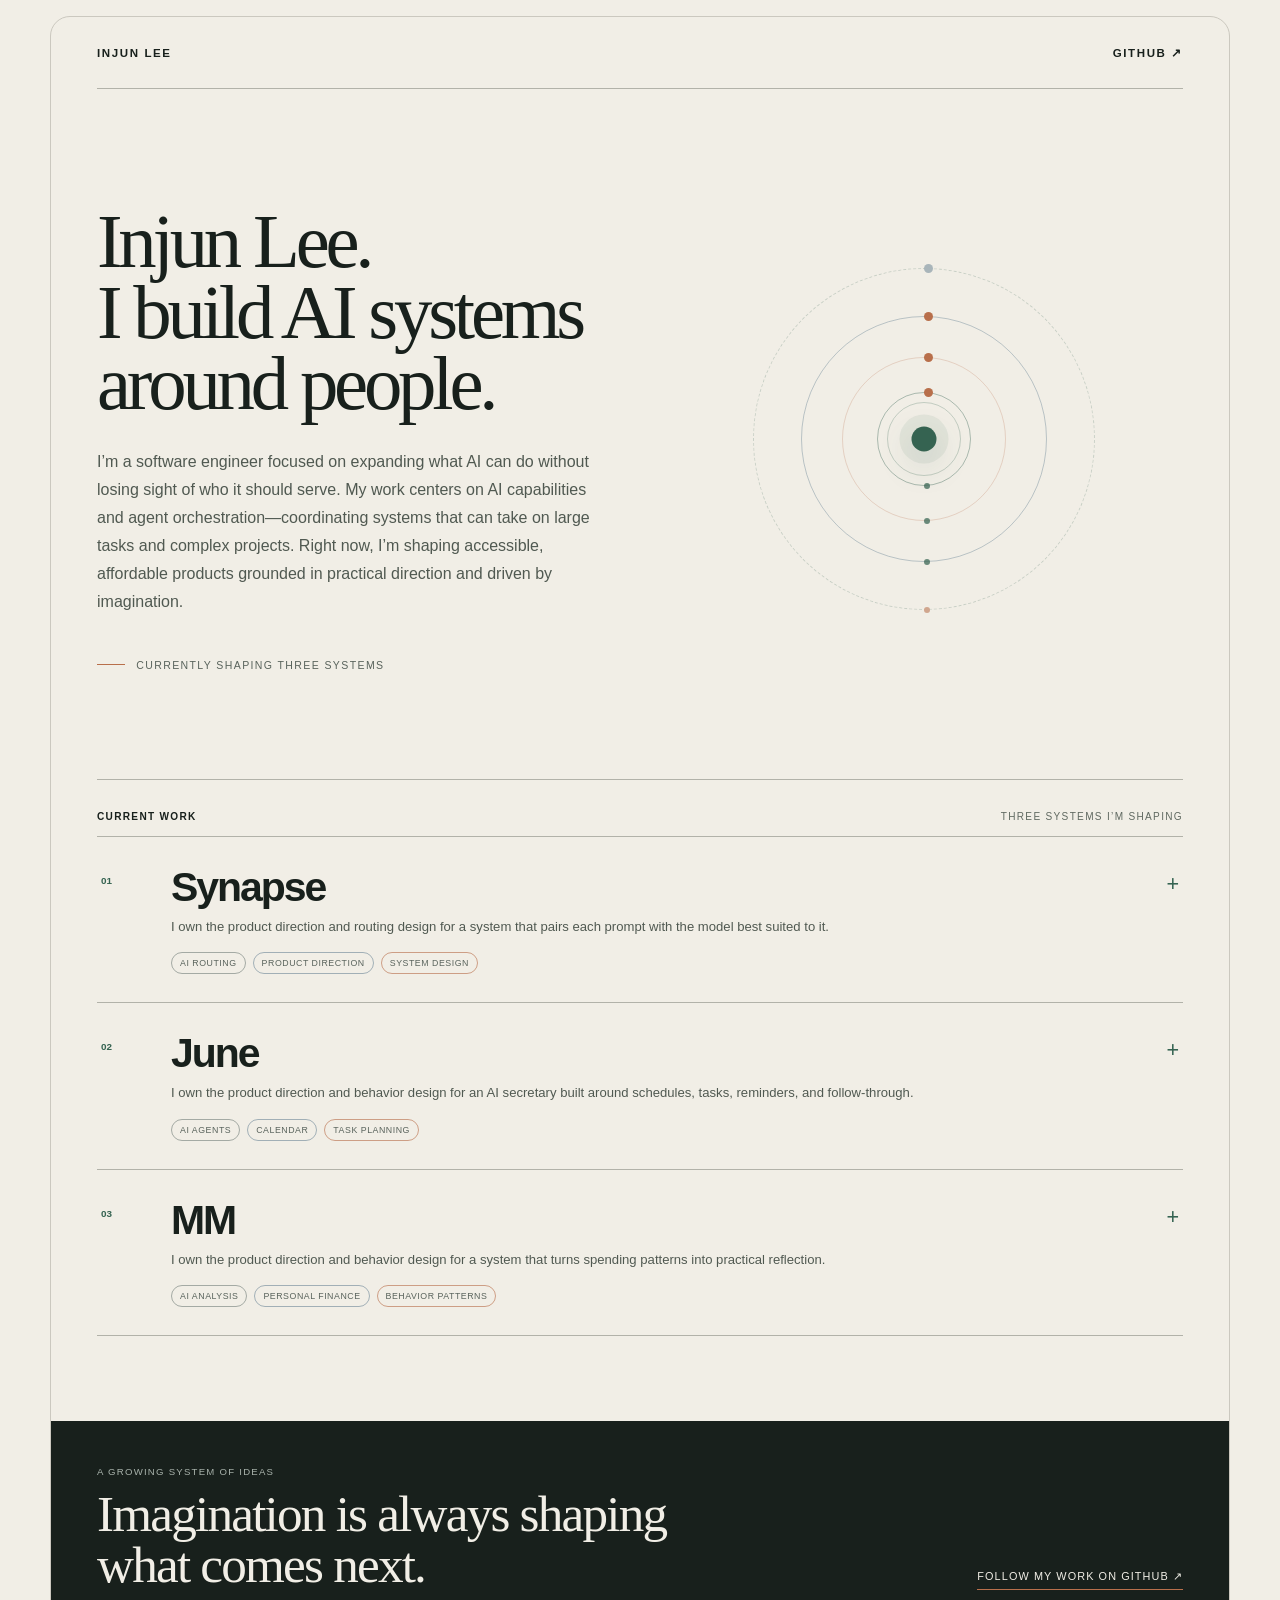
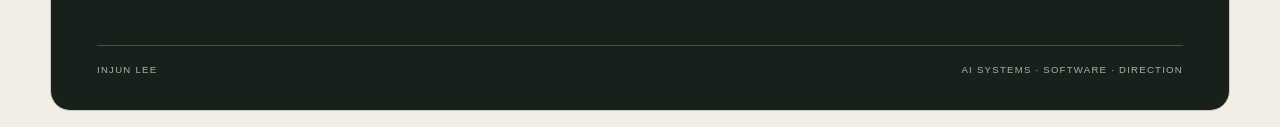
==== site/index.html @ 12fd68ce "fix: reconcile MM sample spending" ====
<!doctype html>
<html lang="en">
<head>
  <meta charset="utf-8">
  <meta http-equiv="Content-Security-Policy" content="default-src 'none'; script-src 'self'; style-src 'self'; img-src 'self'; font-src 'self'; connect-src 'none'; object-src 'none'; base-uri 'none'; form-action 'none'; frame-src 'none'; media-src 'none'; worker-src 'none'; manifest-src 'none'">
  <meta name="referrer" content="no-referrer">
  <meta name="viewport" content="width=device-width, initial-scale=1">
  <meta name="description" content="Injun Lee shapes human-centered AI systems through product direction, agent orchestration, and careful software engineering.">
  <title>Injun Lee — AI Systems</title>
  <link rel="icon" href="assets/favicon.svg" type="image/svg+xml">
  <link rel="stylesheet" href="styles.css">
  <script src="script.js" defer></script>
</head>
<body>
  <a class="skip-link" href="#current-work">Skip to current work</a>
  <main class="site-shell">
    <nav class="site-nav" aria-label="Primary">
      <a class="identity" href="#top">Injun Lee</a>
      <a href="https://github.com/June74" target="_blank" rel="noopener noreferrer">GitHub <span aria-hidden="true">↗</span></a>
    </nav>

    <header class="hero" id="top">
      <div class="hero-copy">
        <h1><span>Injun Lee.</span><span>I build AI systems</span><span>around people.</span></h1>
        <p>I’m a software engineer focused on expanding what AI can do without losing sight of who it should serve. My work centers on AI capabilities and agent orchestration—coordinating systems that can take on large tasks and complex projects. Right now, I’m shaping accessible, affordable products grounded in practical direction and driven by imagination.</p>
        <a class="hero-jump" href="#current-work">Currently shaping three systems</a>
      </div>
      <div class="solar-system" role="img" aria-label="An abstract central intelligence with signals orbiting at several distances">
        <span class="orbit orbit-four"></span><span class="orbit orbit-three"></span>
        <span class="orbit orbit-two"></span><span class="orbit orbit-one"></span>
        <span class="core-halo"></span><span class="core"></span>
      </div>
    </header>

    <section class="work-section" id="current-work" aria-labelledby="work-heading">
      <div class="section-heading"><h2 id="work-heading">Current work</h2><p>Three systems I’m shaping</p></div>

      <details class="project" data-project="synapse">
        <summary class="project-summary">
          <span class="project-number">01</span>
          <span class="project-copy"><span class="project-name">Synapse</span><span class="project-line">I own the product direction and routing design for a system that pairs each prompt with the model best suited to it.</span><span class="topics"><span>AI routing</span><span>Product direction</span><span>System design</span></span></span>
          <span class="project-plus" aria-hidden="true">+</span>
        </summary>
        <div class="project-panel">
          <figure class="project-visual synapse-visual" aria-labelledby="synapse-caption">
            <figcaption id="synapse-caption"><span>A glimpse of the routing flow</span><span>Illustrative system view</span></figcaption>
            <svg class="synapse-diagram" viewBox="0 0 570 220" role="img" aria-label="A prompt enters a router, four aligned model choices appear, and one selected model produces an answer">
              <rect class="diagram-box" x="18" y="82" width="112" height="56" rx="9"/>
              <text x="33" y="103" class="diagram-label">PROMPT</text><text x="33" y="122">Plan my week...</text>
              <path class="route route-inbound route-selected" d="M130 110 C151 110 161 110 181 110"/>
              <rect class="router-box" x="181" y="72" width="86" height="76" rx="12"/>
              <text x="202" y="105" class="router-label">ROUTER</text><text x="196" y="123" class="router-subtitle">analyze · match</text>
              <path class="route route-a" d="M267 110 C289 74 303 34 330 33"/>
              <path class="route route-b route-selected" d="M267 110 C290 92 304 76 330 75"/>
              <path class="route route-c" d="M267 110 C290 117 305 118 330 117"/>
              <path class="route route-d" d="M267 110 C290 144 305 159 330 159"/>
              <rect class="diagram-box" x="330" y="18" width="76" height="30" rx="7"/><text x="348" y="37">MODEL A</text>
              <rect class="model-selected" x="330" y="60" width="76" height="30" rx="7"/><text x="348" y="79" class="diagram-label">MODEL B</text>
              <rect class="diagram-box" x="330" y="102" width="76" height="30" rx="7"/><text x="348" y="121">MODEL C</text>
              <rect class="diagram-box" x="330" y="144" width="76" height="30" rx="7"/><text x="348" y="163">MODEL D</text>
              <path class="route route-answer route-selected" d="M406 75 C427 75 438 95 456 103"/>
              <rect class="answer-box" x="456" y="78" width="96" height="58" rx="9"/>
              <text x="472" y="99" class="diagram-label">ANSWER</text><text x="472" y="119" class="answer-copy">Your plan is...</text>
            </svg>
          </figure>
        </div>
      </details>

      <details class="project" data-project="june">
        <summary class="project-summary">
          <span class="project-number">02</span>
          <span class="project-copy"><span class="project-name">June</span><span class="project-line">I own the product direction and behavior design for an AI secretary built around schedules, tasks, reminders, and follow-through.</span><span class="topics"><span>AI agents</span><span>Calendar</span><span>Task planning</span></span></span>
          <span class="project-plus" aria-hidden="true">+</span>
        </summary>
        <div class="project-panel">
          <figure class="project-visual june-visual" aria-labelledby="june-caption">
            <figcaption id="june-caption"><span>A week taking shape</span><span>Calendar and follow-through</span><span class="diagram-description">An illustrative weekly calendar pairs planned events with follow-through tasks.</span></figcaption>
            <div class="june-layout" aria-hidden="true">
              <div class="calendar-card"><div class="mini-heading"><span>Weekly calendar</span><span>May 11–15</span></div>
                <div class="schedule-grid"><span></span><span>MON</span><span>TUE</span><span>WED</span><span>THU</span><span>FRI</span>
                  <span class="time">9:00</span><span class="slot"><span class="calendar-event event-one">Plan week</span></span><span class="slot"></span><span class="slot"><span class="calendar-event copper event-two">Review</span></span><span class="slot"></span><span class="slot"></span>
                  <span class="time">11:00</span><span class="slot"></span><span class="slot"><span class="calendar-event slate event-three">Focus</span></span><span class="slot"></span><span class="slot"></span><span class="slot"></span>
                  <span class="time">1:00</span><span class="slot"></span><span class="slot"></span><span class="slot"></span><span class="slot"><span class="calendar-event event-four">Calendar sync</span></span><span class="slot"></span>
                  <span class="time">3:00</span><span class="slot"></span><span class="slot"></span><span class="slot"></span><span class="slot"></span><span class="slot"><span class="calendar-event copper event-five">Follow-up</span></span>
                </div>
              </div>
              <div class="todo-card"><div class="mini-heading"><span>To-do</span><span>4 items</span></div><p class="task task-one">Confirm appointment</p><p class="task task-two">Prepare weekly plan</p><p class="task">Send follow-up</p><p class="task">Block focus time</p></div>
            </div>
          </figure>
        </div>
      </details>

      <details class="project" data-project="mm">
        <summary class="project-summary">
          <span class="project-number">03</span>
          <span class="project-copy"><span class="project-name">MM</span><span class="project-line">I own the product direction and behavior design for a system that turns spending patterns into practical reflection.</span><span class="topics"><span>AI analysis</span><span>Personal finance</span><span>Behavior patterns</span></span></span>
          <span class="project-plus" aria-hidden="true">+</span>
        </summary>
        <div class="project-panel">
          <figure class="project-visual mm-visual" aria-labelledby="mm-caption">
            <figcaption id="mm-caption"><span>Patterns become practical suggestions</span><span>Illustrative sample values</span><span class="diagram-description">A sample spending chart pairs the weekly budget with practical suggestions.</span></figcaption>
            <div class="mm-layout" aria-hidden="true">
              <div class="chart-card"><div class="mini-heading"><span>Daily spending</span><span>This week · $300</span></div>
                <svg class="spending-chart" data-daily-spending="20 35 25 90 45 55 30" viewBox="0 0 300 135"><line class="chart-grid" x1="28" y1="20" x2="290" y2="20"/><line class="chart-grid" x1="28" y1="58" x2="290" y2="58"/><line class="chart-grid" x1="28" y1="96" x2="290" y2="96"/><text x="3" y="23">$120</text><text x="9" y="61">$60</text><text x="15" y="99">$0</text><text x="28" y="120">M</text><text x="68" y="120">T</text><text x="108" y="120">W</text><text x="148" y="120">T</text><text x="188" y="120">F</text><text x="228" y="120">S</text><text x="271" y="120">S</text><path class="spending-path" d="M31 83.33 L71 73.83 L111 80.17 L151 39 L191 67.5 L231 61.17 L274 77"/><circle class="chart-point" cx="151" cy="39" r="4"/></svg>
                <div class="budget-copy"><span>Weekly plan: $500 · spent: $300</span><strong>$200 remaining</strong></div><div class="budget-track"><span class="budget-fill"></span></div>
              </div>
              <div class="insights-card"><div class="mini-heading"><span>Suggestions</span><span>2 patterns</span></div><p class="insight-card insight-one"><strong>Dining · $86 this week</strong>Try two home-cooked meals next week.</p><p class="insight-card insight-two"><strong>Weekly balance</strong>You have $200 left from your $500 plan.</p></div>
            </div>
          </figure>
        </div>
      </details>
    </section>

    <footer class="site-footer"><div><p>A growing system of ideas</p><h2>Imagination is always shaping what comes next.</h2></div><a href="https://github.com/June74" target="_blank" rel="noopener noreferrer">Follow my work on GitHub <span aria-hidden="true">↗</span></a><p class="footer-meta"><span>Injun Lee</span><span>AI systems · software · direction</span></p></footer>
  </main>
</body>
</html>
---- site/styles.css ----
:root {
  color-scheme: light;
  --paper: #f1eee6;
  --panel: #e2e6dc;
  --ink: #18201c;
  --forest: #356351;
  --copper: #b86f4b;
  --slate: #718999;
  --rule: #b2b2a9;
  --display: Georgia, 'Times New Roman', serif;
  --sans: 'Segoe UI Variable', 'Segoe UI', Arial, sans-serif;
}

*, *::before, *::after { box-sizing: border-box; }
html { scroll-behavior: smooth; }
body { margin: 0; background: var(--paper); color: var(--ink); font-family: var(--sans); }
a { color: inherit; }
.skip-link { position: fixed; left: 1rem; top: 1rem; z-index: 20; transform: translateY(-180%); background: var(--ink); color: var(--paper); padding: .7rem 1rem; }
.skip-link:focus { transform: none; }
:focus-visible { outline: 3px solid var(--copper); outline-offset: 4px; }
.site-shell { width: min(100% - 2rem, 1180px); margin: 1rem auto; border: 1px solid #cbc8bf; border-radius: 20px; overflow: clip; }
.site-nav { min-height: 72px; margin: 0 46px; display: flex; align-items: center; justify-content: space-between; border-bottom: 1px solid var(--rule); font-size: .72rem; font-weight: 700; letter-spacing: .14em; text-transform: uppercase; }
.site-nav a { text-decoration: none; }
.hero { min-height: 690px; padding: 82px 46px 72px; display: grid; grid-template-columns: 1fr 1fr; gap: 48px; align-items: center; }
.hero h1 { margin: 0; font: 500 clamp(3.2rem, 6vw, 5.8rem)/.92 var(--display); letter-spacing: -.055em; }
.hero h1 span { display: block; }
.hero-copy > p { max-width: 42rem; margin: 1.8rem 0 2.2rem; color: #505951; font-size: 1rem; line-height: 1.75; }
.hero-jump { display: inline-flex; align-items: center; gap: .7rem; color: #59635c; font-size: .66rem; letter-spacing: .13em; text-decoration: none; text-transform: uppercase; }
.hero-jump::before { content: ''; width: 28px; height: 1px; background: var(--copper); }
.solar-system { position: relative; width: min(100%, 420px); aspect-ratio: 1; justify-self: center; }
.orbit, .core, .core-halo { position: absolute; left: 50%; top: 50%; border-radius: 50%; transform: translate(-50%, -50%); }
.orbit { border: 1px solid rgb(53 99 81 / 38%); }
.orbit::before, .orbit::after { content: ''; position: absolute; left: 50%; border-radius: 50%; }
.orbit::after { top: -5px; width: 9px; height: 9px; background: var(--copper); }
.orbit::before { bottom: -4px; width: 6px; height: 6px; background: rgb(53 99 81 / 72%); }
.orbit-one { width: 94px; height: 94px; animation: orbit-clockwise 7s linear infinite; }
.orbit-two { width: 164px; height: 164px; border-color: rgb(184 111 75 / 24%); animation: orbit-counter 12s linear infinite; }
.orbit-three { width: 246px; height: 246px; border-color: rgb(113 137 153 / 44%); animation: orbit-clockwise 19s linear infinite reverse; }
.orbit-four { width: 342px; height: 342px; border-style: dashed; opacity: .56; animation: orbit-counter 29s linear infinite; }
.orbit-three::after, .orbit-four::before { background: var(--copper); }
.orbit-four::after { background: var(--slate); }
.core { width: 25px; height: 25px; background: var(--forest); box-shadow: 0 0 0 12px rgb(53 99 81 / 8%), 0 12px 35px rgb(53 99 81 / 23%); }
.core-halo { width: 74px; height: 74px; border: 1px solid rgb(53 99 81 / 25%); animation: halo 4s ease-in-out infinite; }
@keyframes orbit-clockwise { to { transform: translate(-50%, -50%) rotate(360deg); } }
@keyframes orbit-counter { from { transform: translate(-50%, -50%) rotate(38deg); } to { transform: translate(-50%, -50%) rotate(-322deg); } }
@keyframes halo { 50% { transform: translate(-50%, -50%) scale(1.13); opacity: .72; } }

.work-section { padding: 0 46px; }
.section-heading { display: grid; grid-template-columns: 1fr 1fr; gap: 30px; padding: 31px 0 14px; border-top: 1px solid var(--rule); color: #606961; font-size: .63rem; letter-spacing: .13em; text-transform: uppercase; }
.section-heading h2, .section-heading p { margin: 0; font: inherit; }
.section-heading h2 { color: var(--ink); font-weight: 700; }
.section-heading p { text-align: right; }
.project { border-top: 1px solid var(--rule); }
.project:last-child { border-bottom: 1px solid var(--rule); }
.project-summary { display: grid; grid-template-columns: 52px 1fr auto; gap: 18px; align-items: start; padding: 30px 4px 28px; cursor: pointer; list-style: none; }
.project-summary::-webkit-details-marker { display: none; }
.project-summary::marker { content: ''; }
.project-number { padding-top: 8px; color: var(--forest); font-size: .62rem; font-weight: 750; }
.project-copy { display: block; }
.project-name { display: block; font: 680 clamp(1.9rem, 3.2vw, 2.7rem)/1 var(--sans); letter-spacing: -.05em; }
.project-line { display: block; max-width: 58rem; margin: 9px 0 15px; color: #505951; font-size: .82rem; line-height: 1.55; }
.topics { display: flex; flex-wrap: wrap; gap: 7px; }
.topics > span { padding: 5px 8px; border: 1px solid #a4aaa4; border-radius: 999px; color: #59635c; font-size: .55rem; letter-spacing: .06em; text-transform: uppercase; }
.topics > span:nth-child(2) { border-color: rgb(113 137 153 / 62%); }
.topics > span:nth-child(3) { border-color: rgb(184 111 75 / 62%); }
.project-plus { padding-top: 4px; color: var(--forest); font-size: 1.35rem; font-weight: 300; transition: transform .28s ease, color .28s ease; }
.project[open] { margin-inline: -15px; padding-inline: 15px; background: #e8e9e1; }
.project[open] .project-plus { color: var(--copper); transform: rotate(45deg); }
.project-panel { padding: 0 22px 25px; }
.project-visual { margin: 0; padding-top: 22px; }
.project-visual figcaption { display: flex; justify-content: space-between; margin-bottom: 13px; color: var(--forest); font-size: .55rem; font-weight: 750; letter-spacing: .1em; text-transform: uppercase; }
.project-visual figcaption span:last-child { color: #6c756e; font-weight: 500; }
.synapse-diagram, .june-layout, .mm-layout { width: 100%; border: 1px solid #c3c5bc; border-radius: 11px; background: #f7f5ef; }

.synapse-diagram { display: block; height: 220px; }
.synapse-diagram text { fill: var(--ink); font: 9px var(--sans); }
.diagram-box { fill: #fcfbf7; stroke: #95a099; }
.diagram-label { font-weight: 700 !important; }
.router-box { fill: var(--forest); }
.router-label { fill: #fff !important; font-weight: 700 !important; }
.router-subtitle { fill: #fff !important; opacity: .68; }
.route { fill: none; stroke: #9ea8a1; stroke-width: 1.2; stroke-dasharray: 180; stroke-dashoffset: 0; }
.route-selected { stroke: var(--copper); stroke-width: 2; }
.model-selected { fill: #f0ded3; stroke: var(--copper); stroke-width: 1.6; }
.answer-box { fill: #e4ece7; stroke: var(--forest); }
.answer-copy { opacity: 1; }
.project.is-animating .route { stroke-dashoffset: 180; animation: draw-route .5s ease-out .58s forwards; }
.project.is-animating .route-a { animation-delay: .95s; }
.project.is-animating .route-b { animation-delay: 1.2s; }
.project.is-animating .route-c { animation-delay: 1.45s; }
.project.is-animating .route-d { animation-delay: 1.7s; }
.project.is-animating .route-answer { animation-delay: 2.1s; }
.project.is-animating .answer-copy { opacity: 0; animation: reveal .4s ease-out 2.5s forwards; }
@keyframes draw-route { to { stroke-dashoffset: 0; } }
@keyframes reveal { to { opacity: 1; } }

.june-layout, .mm-layout { min-height: 242px; display: grid; gap: 14px; padding: 14px; }
.june-layout { grid-template-columns: 1.35fr .65fr; }
.calendar-card, .todo-card, .chart-card, .insights-card { min-width: 0; padding: 12px; border: 1px solid #c9cbc3; border-radius: 9px; background: #fcfbf7; }
.mini-heading { display: flex; justify-content: space-between; margin-bottom: 10px; color: var(--forest); font-size: .55rem; font-weight: 750; letter-spacing: .09em; text-transform: uppercase; }
.schedule-grid { display: grid; grid-template-columns: 34px repeat(5, minmax(0, 1fr)); grid-auto-rows: 29px; gap: 3px; }
.schedule-grid > span:not(.time):not(.slot) { display: grid; place-items: center; color: #737c75; font-size: .45rem; font-weight: 700; }
.time { display: flex; align-items: center; color: #8a918c; font-size: .45rem; }
.slot { position: relative; overflow: hidden; border: 1px solid #e0e1db; border-radius: 3px; }
.calendar-event { position: absolute; inset: 3px; display: flex; align-items: center; padding: 0 4px; border-radius: 3px; background: var(--forest); color: #fff; font-size: .42rem; white-space: nowrap; opacity: 1; transform: none; transform-origin: left; }
.calendar-event.copper { background: var(--copper); }
.calendar-event.slate { background: var(--slate); }
.project.is-animating .calendar-event { opacity: 0; transform: scaleX(0); animation: event-in .46s ease-out forwards; }
.project.is-animating .event-one { animation-delay: .15s; }
.project.is-animating .event-two { animation-delay: .5s; }
.project.is-animating .event-three { animation-delay: .85s; }
.project.is-animating .event-four { animation-delay: 1.2s; }
.project.is-animating .event-five { animation-delay: 1.55s; }
@keyframes event-in { to { opacity: 1; transform: scaleX(1); } }
.task { display: grid; grid-template-columns: 16px 1fr; gap: 7px; align-items: center; margin: 9px 0; color: #596159; font-size: .62rem; }
.task::before { content: '✓'; display: grid; place-items: center; width: 14px; height: 14px; border: 1px solid var(--forest); border-radius: 50%; background: var(--forest); color: #fff; }
.project.is-animating .task-one::before, .project.is-animating .task-two::before { border-color: #9ba59e; background: transparent; color: transparent; }
.project.is-animating .task-one::before { animation: check-task .42s ease-out 1.82s forwards; }
.project.is-animating .task-two::before { animation: check-task .42s ease-out 2.15s forwards; }
@keyframes check-task { to { border-color: var(--forest); background: var(--forest); color: #fff; } }

.mm-layout { grid-template-columns: 1.3fr .7fr; }
.chart-card, .insights-card { position: relative; overflow: hidden; }
.spending-chart { width: 100%; height: 135px; }
.chart-grid { stroke: #dcded7; }
.spending-chart text { fill: #7c847e; font: 6px var(--sans); }
.spending-path { fill: none; stroke: var(--copper); stroke-width: 2.4; stroke-dasharray: 520; stroke-dashoffset: 0; }
.chart-point { fill: var(--copper); opacity: 1; }
.project.is-animating .spending-path { stroke-dashoffset: 520; animation: draw-chart 1.65s ease-out forwards; }
.project.is-animating .chart-point { opacity: 0; animation: reveal .35s ease-out 1.45s forwards; }
@keyframes draw-chart { to { stroke-dashoffset: 0; } }
.budget-copy { display: flex; justify-content: space-between; margin-top: 3px; color: #5e675f; font-size: .55rem; }
.budget-copy strong { color: var(--forest); }
.budget-track { height: 6px; margin-top: 7px; overflow: hidden; border-radius: 999px; background: #dadcd5; }
.budget-fill { display: block; width: 60%; height: 100%; background: var(--forest); }
.project.is-animating .budget-fill { width: 0; animation: fill-budget 1s ease-out .75s forwards; }
@keyframes fill-budget { to { width: 60%; } }
.insight-card { position: absolute; left: 11px; right: 11px; margin: 0; padding: 9px; border-radius: 8px; background: #e6ece7; color: #49544c; font-size: .6rem; line-height: 1.45; box-shadow: 0 7px 18px rgb(36 54 44 / 9%); opacity: 1; transform: none; }
.insight-card strong { display: block; margin-bottom: 3px; color: var(--forest); font-size: .52rem; letter-spacing: .07em; text-transform: uppercase; }
.insight-one { top: 42px; border-left: 3px solid var(--copper); }
.insight-two { top: 115px; border-left: 3px solid var(--slate); }
.project.is-animating .insight-one, .project.is-animating .insight-two { opacity: 0; transform: translateY(7px); }
.project.is-animating .insight-one { animation: show-insight .48s ease-out 1.5s forwards; }
.project.is-animating .insight-two { animation: show-insight .48s ease-out 2s forwards; }
@keyframes show-insight { to { opacity: 1; transform: none; } }

.site-footer { margin-top: 85px; padding: 45px 46px 35px; display: grid; grid-template-columns: 1.4fr .6fr; align-items: end; gap: 30px; background: var(--ink); color: var(--paper); }
.site-footer p { margin: 0; color: #a9b3ac; font-size: .6rem; letter-spacing: .13em; text-transform: uppercase; }
.site-footer h2 { max-width: 660px; margin: 11px 0 0; font: 500 clamp(2.3rem, 4vw, 3.4rem)/1 var(--display); letter-spacing: -.035em; }
.site-footer > a { justify-self: end; padding-bottom: 6px; border-bottom: 1px solid var(--copper); color: var(--paper); font-size: .68rem; letter-spacing: .1em; text-decoration: none; text-transform: uppercase; }
.footer-meta { grid-column: 1 / -1; display: flex; justify-content: space-between; margin-top: 25px !important; padding-top: 18px; border-top: 1px solid #465049; }

@media (max-width: 820px) {
  .site-shell { width: min(100% - 1rem, 1180px); margin: .5rem auto; border-radius: 14px; }
  .site-nav { margin: 0 22px; }
  .hero { min-height: auto; padding: 52px 22px 64px; grid-template-columns: 1fr; }
  .hero h1 { font-size: clamp(3rem, 15vw, 5rem); }
  .solar-system { width: min(88vw, 390px); }
  .project-summary { grid-template-columns: 34px 1fr auto; }
  .project-panel { padding-inline: 0; }
  .june-layout, .mm-layout { grid-template-columns: 1fr; }
  .site-footer { grid-template-columns: 1fr; padding: 42px 22px 30px; }
}

@media (max-width: 420px) {
  .hero h1 { font-size: clamp(2.7rem, 14vw, 3.7rem); }
  .project-summary { gap: 10px; }
  .topics { gap: 5px; }
  .topic { font-size: .58rem; }
}

@media (prefers-reduced-motion: reduce) {
  html { scroll-behavior: auto; }
  *, *::before, *::after { animation-duration: .001ms !important; animation-iteration-count: 1 !important; animation-delay: 0s !important; transition-duration: .001ms !important; transition-delay: 0s !important; }
  .route, .spending-path { stroke-dashoffset: 0 !important; }
  .calendar-event, .chart-point, .insight-card, .answer-copy { opacity: 1 !important; transform: none !important; }
  .budget-fill { width: 60% !important; }
  .project.is-animating .task-one::before, .project.is-animating .task-two::before { animation: none !important; border-color: var(--forest) !important; background: var(--forest) !important; color: #fff !important; }
}
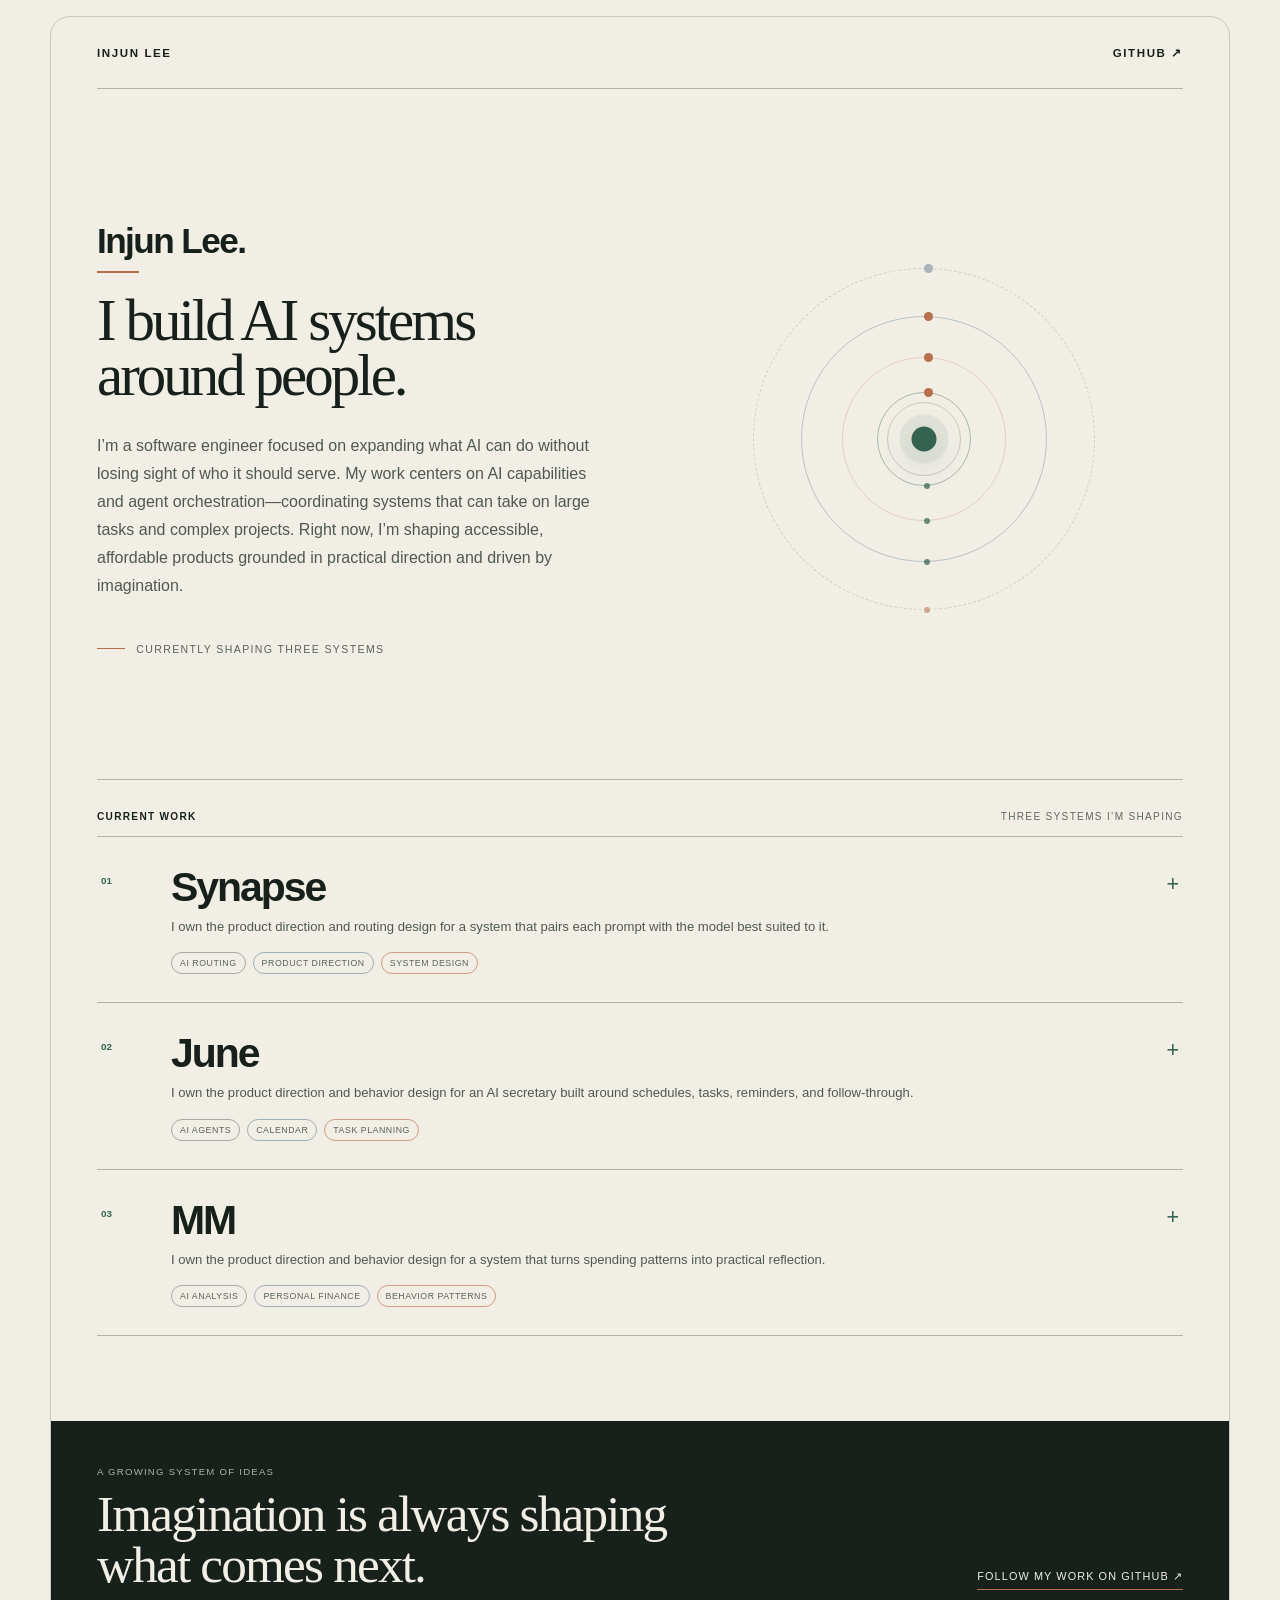
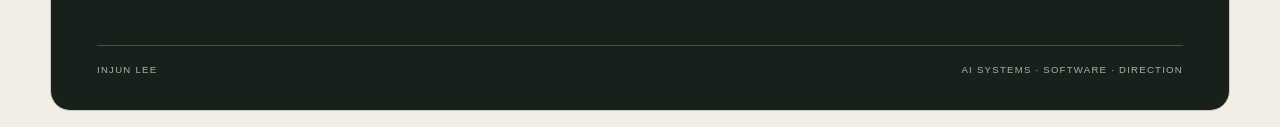
==== commit c33202d7: "refine portfolio hero signature" ====
--- a/site/index.html
+++ b/site/index.html
@@ -21,7 +21,7 @@
 
     <header class="hero" id="top">
       <div class="hero-copy">
-        <h1><span>Injun Lee.</span><span>I build AI systems</span><span>around people.</span></h1>
+        <h1><span class="hero-name">Injun Lee.</span><span class="hero-thesis-line">I build AI systems</span><span class="hero-thesis-line">around people.</span></h1>
         <p>I’m a software engineer focused on expanding what AI can do without losing sight of who it should serve. My work centers on AI capabilities and agent orchestration—coordinating systems that can take on large tasks and complex projects. Right now, I’m shaping accessible, affordable products grounded in practical direction and driven by imagination.</p>
         <a class="hero-jump" href="#current-work">Currently shaping three systems</a>
       </div>
--- a/site/styles.css
+++ b/site/styles.css
@@ -21,9 +21,13 @@
 .site-shell { width: min(100% - 2rem, 1180px); margin: 1rem auto; border: 1px solid #cbc8bf; border-radius: 20px; overflow: clip; }
 .site-nav { min-height: 72px; margin: 0 46px; display: flex; align-items: center; justify-content: space-between; border-bottom: 1px solid var(--rule); font-size: .72rem; font-weight: 700; letter-spacing: .14em; text-transform: uppercase; }
 .site-nav a { text-decoration: none; }
+.site-nav a, .hero-jump { transition: color .2s ease; }
+.site-footer > a { transition: box-shadow .2s ease; }
 .hero { min-height: 690px; padding: 82px 46px 72px; display: grid; grid-template-columns: 1fr 1fr; gap: 48px; align-items: center; }
-.hero h1 { margin: 0; font: 500 clamp(3.2rem, 6vw, 5.8rem)/.92 var(--display); letter-spacing: -.055em; }
+.hero h1 { margin: 0; font: 500 clamp(2.65rem, 4.6vw, 4.65rem)/.94 var(--display); letter-spacing: -.05em; }
 .hero h1 span { display: block; }
+.hero-name { width: max-content; margin-bottom: 1.25rem; font: 680 clamp(1.75rem, 3vw, 2.2rem)/1 var(--sans); letter-spacing: -.045em; }
+.hero-name::after { content: ''; display: block; width: 42px; height: 2px; margin-top: .75rem; background: var(--copper); }
 .hero-copy > p { max-width: 42rem; margin: 1.8rem 0 2.2rem; color: #505951; font-size: 1rem; line-height: 1.75; }
 .hero-jump { display: inline-flex; align-items: center; gap: .7rem; color: #59635c; font-size: .66rem; letter-spacing: .13em; text-decoration: none; text-transform: uppercase; }
 .hero-jump::before { content: ''; width: 28px; height: 1px; background: var(--copper); }
@@ -69,7 +73,7 @@
 .project-panel { padding: 0 22px 25px; }
 .project-visual { margin: 0; padding-top: 22px; }
 .project-visual figcaption { display: flex; justify-content: space-between; margin-bottom: 13px; color: var(--forest); font-size: .55rem; font-weight: 750; letter-spacing: .1em; text-transform: uppercase; }
-.project-visual figcaption span:last-child { color: #6c756e; font-weight: 500; }
+.project-visual figcaption span:last-child { color: var(--forest); font-weight: 500; }
 .synapse-diagram, .june-layout, .mm-layout { width: 100%; border: 1px solid #c3c5bc; border-radius: 11px; background: #f7f5ef; }
 
 .synapse-diagram { display: block; height: 220px; }
@@ -99,8 +103,8 @@
 .calendar-card, .todo-card, .chart-card, .insights-card { min-width: 0; padding: 12px; border: 1px solid #c9cbc3; border-radius: 9px; background: #fcfbf7; }
 .mini-heading { display: flex; justify-content: space-between; margin-bottom: 10px; color: var(--forest); font-size: .55rem; font-weight: 750; letter-spacing: .09em; text-transform: uppercase; }
 .schedule-grid { display: grid; grid-template-columns: 34px repeat(5, minmax(0, 1fr)); grid-auto-rows: 29px; gap: 3px; }
-.schedule-grid > span:not(.time):not(.slot) { display: grid; place-items: center; color: #737c75; font-size: .45rem; font-weight: 700; }
-.time { display: flex; align-items: center; color: #8a918c; font-size: .45rem; }
+.schedule-grid > span:not(.time):not(.slot) { display: grid; place-items: center; color: var(--forest); font-size: .45rem; font-weight: 700; }
+.time { display: flex; align-items: center; color: var(--forest); font-size: .45rem; }
 .slot { position: relative; overflow: hidden; border: 1px solid #e0e1db; border-radius: 3px; }
 .calendar-event { position: absolute; inset: 3px; display: flex; align-items: center; padding: 0 4px; border-radius: 3px; background: var(--forest); color: #fff; font-size: .42rem; white-space: nowrap; opacity: 1; transform: none; transform-origin: left; }
 .calendar-event.copper { background: var(--copper); }
@@ -123,7 +127,7 @@
 .chart-card, .insights-card { position: relative; overflow: hidden; }
 .spending-chart { width: 100%; height: 135px; }
 .chart-grid { stroke: #dcded7; }
-.spending-chart text { fill: #7c847e; font: 6px var(--sans); }
+.spending-chart text { fill: var(--forest); font: 6px var(--sans); }
 .spending-path { fill: none; stroke: var(--copper); stroke-width: 2.4; stroke-dasharray: 520; stroke-dashoffset: 0; }
 .chart-point { fill: var(--copper); opacity: 1; }
 .project.is-animating .spending-path { stroke-dashoffset: 520; animation: draw-chart 1.65s ease-out forwards; }
@@ -150,11 +154,16 @@
 .site-footer > a { justify-self: end; padding-bottom: 6px; border-bottom: 1px solid var(--copper); color: var(--paper); font-size: .68rem; letter-spacing: .1em; text-decoration: none; text-transform: uppercase; }
 .footer-meta { grid-column: 1 / -1; display: flex; justify-content: space-between; margin-top: 25px !important; padding-top: 18px; border-top: 1px solid #465049; }
 
+@media (hover: hover) and (pointer: fine) {
+  .site-nav a:hover, .hero-jump:hover { color: var(--forest); }
+  .site-footer > a:hover { color: var(--paper); box-shadow: 0 2px 0 var(--copper); }
+}
+
 @media (max-width: 820px) {
   .site-shell { width: min(100% - 1rem, 1180px); margin: .5rem auto; border-radius: 14px; }
   .site-nav { margin: 0 22px; }
   .hero { min-height: auto; padding: 52px 22px 64px; grid-template-columns: 1fr; }
-  .hero h1 { font-size: clamp(3rem, 15vw, 5rem); }
+  .hero h1 { font-size: clamp(2.8rem, 12vw, 4.6rem); }
   .solar-system { width: min(88vw, 390px); }
   .project-summary { grid-template-columns: 34px 1fr auto; }
   .project-panel { padding-inline: 0; }
@@ -163,10 +172,10 @@
 }
 
 @media (max-width: 420px) {
-  .hero h1 { font-size: clamp(2.7rem, 14vw, 3.7rem); }
+  .hero h1 { font-size: clamp(2.5rem, 12vw, 3.4rem); }
   .project-summary { gap: 10px; }
   .topics { gap: 5px; }
-  .topic { font-size: .58rem; }
+  .topics > span { font-size: .58rem; }
 }
 
 @media (prefers-reduced-motion: reduce) {
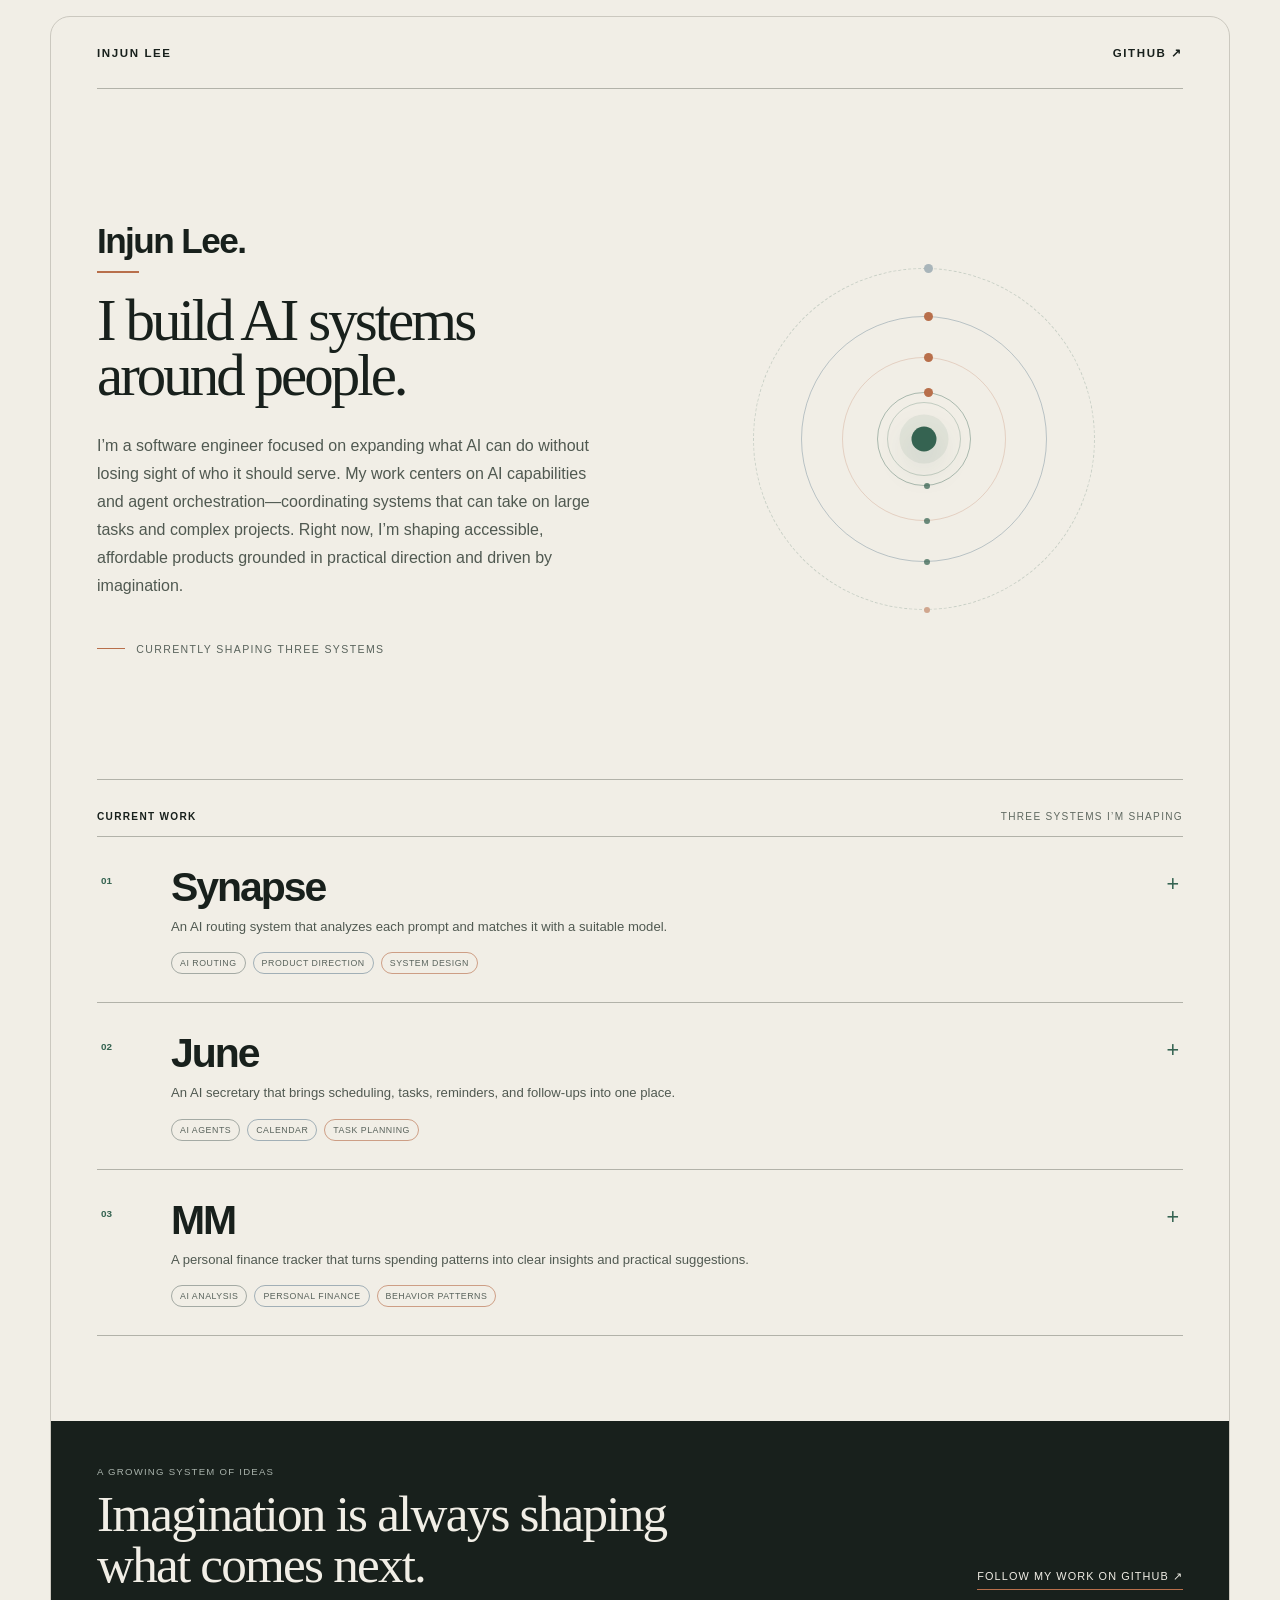
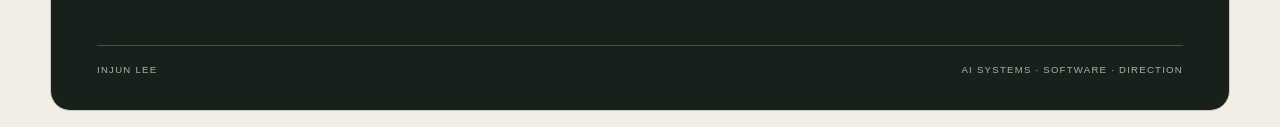
==== commit fc340b19: "describe projects by product purpose" ====
--- a/site/index.html
+++ b/site/index.html
@@ -38,14 +38,14 @@
       <details class="project" data-project="synapse">
         <summary class="project-summary">
           <span class="project-number">01</span>
-          <span class="project-copy"><span class="project-name">Synapse</span><span class="project-line">I own the product direction and routing design for a system that pairs each prompt with the model best suited to it.</span><span class="topics"><span>AI routing</span><span>Product direction</span><span>System design</span></span></span>
+          <span class="project-copy"><span class="project-name">Synapse</span><span class="project-line">An AI routing system that analyzes each prompt and matches it with a suitable model.</span><span class="topics"><span>AI routing</span><span>Product direction</span><span>System design</span></span></span>
           <span class="project-plus" aria-hidden="true">+</span>
         </summary>
         <div class="project-panel">
           <figure class="project-visual synapse-visual" aria-labelledby="synapse-caption">
             <figcaption id="synapse-caption"><span>A glimpse of the routing flow</span><span>Illustrative system view</span></figcaption>
             <svg class="synapse-diagram" viewBox="0 0 570 220" role="img" aria-label="A prompt enters a router, four aligned model choices appear, and one selected model produces an answer">
-              <rect class="diagram-box" x="18" y="82" width="112" height="56" rx="9"/>
+              <rect class="diagram-box prompt-box" x="18" y="82" width="112" height="56" rx="9"/>
               <text x="33" y="103" class="diagram-label">PROMPT</text><text x="33" y="122">Plan my week...</text>
               <path class="route route-inbound route-selected" d="M130 110 C151 110 161 110 181 110"/>
               <rect class="router-box" x="181" y="72" width="86" height="76" rx="12"/>
@@ -69,7 +69,7 @@
       <details class="project" data-project="june">
         <summary class="project-summary">
           <span class="project-number">02</span>
-          <span class="project-copy"><span class="project-name">June</span><span class="project-line">I own the product direction and behavior design for an AI secretary built around schedules, tasks, reminders, and follow-through.</span><span class="topics"><span>AI agents</span><span>Calendar</span><span>Task planning</span></span></span>
+          <span class="project-copy"><span class="project-name">June</span><span class="project-line">An AI secretary that brings scheduling, tasks, reminders, and follow-ups into one place.</span><span class="topics"><span>AI agents</span><span>Calendar</span><span>Task planning</span></span></span>
           <span class="project-plus" aria-hidden="true">+</span>
         </summary>
         <div class="project-panel">
@@ -84,7 +84,7 @@
                   <span class="time">3:00</span><span class="slot"></span><span class="slot"></span><span class="slot"></span><span class="slot"></span><span class="slot"><span class="calendar-event copper event-five">Follow-up</span></span>
                 </div>
               </div>
-              <div class="todo-card"><div class="mini-heading"><span>To-do</span><span>4 items</span></div><p class="task task-one">Confirm appointment</p><p class="task task-two">Prepare weekly plan</p><p class="task">Send follow-up</p><p class="task">Block focus time</p></div>
+              <div class="todo-card"><div class="mini-heading"><span>To-do</span><span>4 items</span></div><p class="task task-one">Confirm appointment</p><p class="task task-two">Prepare weekly plan</p><p class="task task-three">Send follow-up</p><p class="task task-four">Block focus time</p></div>
             </div>
           </figure>
         </div>
@@ -93,7 +93,7 @@
       <details class="project" data-project="mm">
         <summary class="project-summary">
           <span class="project-number">03</span>
-          <span class="project-copy"><span class="project-name">MM</span><span class="project-line">I own the product direction and behavior design for a system that turns spending patterns into practical reflection.</span><span class="topics"><span>AI analysis</span><span>Personal finance</span><span>Behavior patterns</span></span></span>
+          <span class="project-copy"><span class="project-name">MM</span><span class="project-line">A personal finance tracker that turns spending patterns into clear insights and practical suggestions.</span><span class="topics"><span>AI analysis</span><span>Personal finance</span><span>Behavior patterns</span></span></span>
           <span class="project-plus" aria-hidden="true">+</span>
         </summary>
         <div class="project-panel">
--- a/site/styles.css
+++ b/site/styles.css
@@ -79,12 +79,14 @@
 .synapse-diagram { display: block; height: 220px; }
 .synapse-diagram text { fill: var(--ink); font: 9px var(--sans); }
 .diagram-box { fill: #fcfbf7; stroke: #95a099; }
+.prompt-box { fill: #f0ded3; stroke: var(--copper); stroke-width: 1.6; }
 .diagram-label { font-weight: 700 !important; }
-.router-box { fill: var(--forest); }
-.router-label { fill: #fff !important; font-weight: 700 !important; }
-.router-subtitle { fill: #fff !important; opacity: .68; }
+.router-box { fill: #e4ece7; stroke: var(--forest); stroke-width: 1.4; }
+.router-label { fill: var(--forest) !important; font-weight: 700 !important; }
+.router-subtitle { fill: #596159 !important; opacity: 1; }
 .route { fill: none; stroke: #9ea8a1; stroke-width: 1.2; stroke-dasharray: 180; stroke-dashoffset: 0; }
 .route-selected { stroke: var(--copper); stroke-width: 2; }
+.route-b.route-selected { stroke: var(--forest); }
 .model-selected { fill: #f0ded3; stroke: var(--copper); stroke-width: 1.6; }
 .answer-box { fill: #e4ece7; stroke: var(--forest); }
 .answer-copy { opacity: 1; }
@@ -118,9 +120,11 @@
 @keyframes event-in { to { opacity: 1; transform: scaleX(1); } }
 .task { display: grid; grid-template-columns: 16px 1fr; gap: 7px; align-items: center; margin: 9px 0; color: #596159; font-size: .62rem; }
 .task::before { content: '✓'; display: grid; place-items: center; width: 14px; height: 14px; border: 1px solid var(--forest); border-radius: 50%; background: var(--forest); color: #fff; }
-.project.is-animating .task-one::before, .project.is-animating .task-two::before { border-color: #9ba59e; background: transparent; color: transparent; }
+.project.is-animating .task::before { border-color: var(--forest); background: transparent; color: transparent; }
 .project.is-animating .task-one::before { animation: check-task .42s ease-out 1.82s forwards; }
 .project.is-animating .task-two::before { animation: check-task .42s ease-out 2.15s forwards; }
+.project.is-animating .task-three::before { animation: check-task .42s ease-out 2.48s forwards; }
+.project.is-animating .task-four::before { animation: check-task .42s ease-out 2.81s forwards; }
 @keyframes check-task { to { border-color: var(--forest); background: var(--forest); color: #fff; } }
 
 .mm-layout { grid-template-columns: 1.3fr .7fr; }
@@ -184,5 +188,5 @@
   .route, .spending-path { stroke-dashoffset: 0 !important; }
   .calendar-event, .chart-point, .insight-card, .answer-copy { opacity: 1 !important; transform: none !important; }
   .budget-fill { width: 60% !important; }
-  .project.is-animating .task-one::before, .project.is-animating .task-two::before { animation: none !important; border-color: var(--forest) !important; background: var(--forest) !important; color: #fff !important; }
+  .project.is-animating .task::before { animation: none !important; border-color: var(--forest) !important; background: var(--forest) !important; color: #fff !important; }
 }
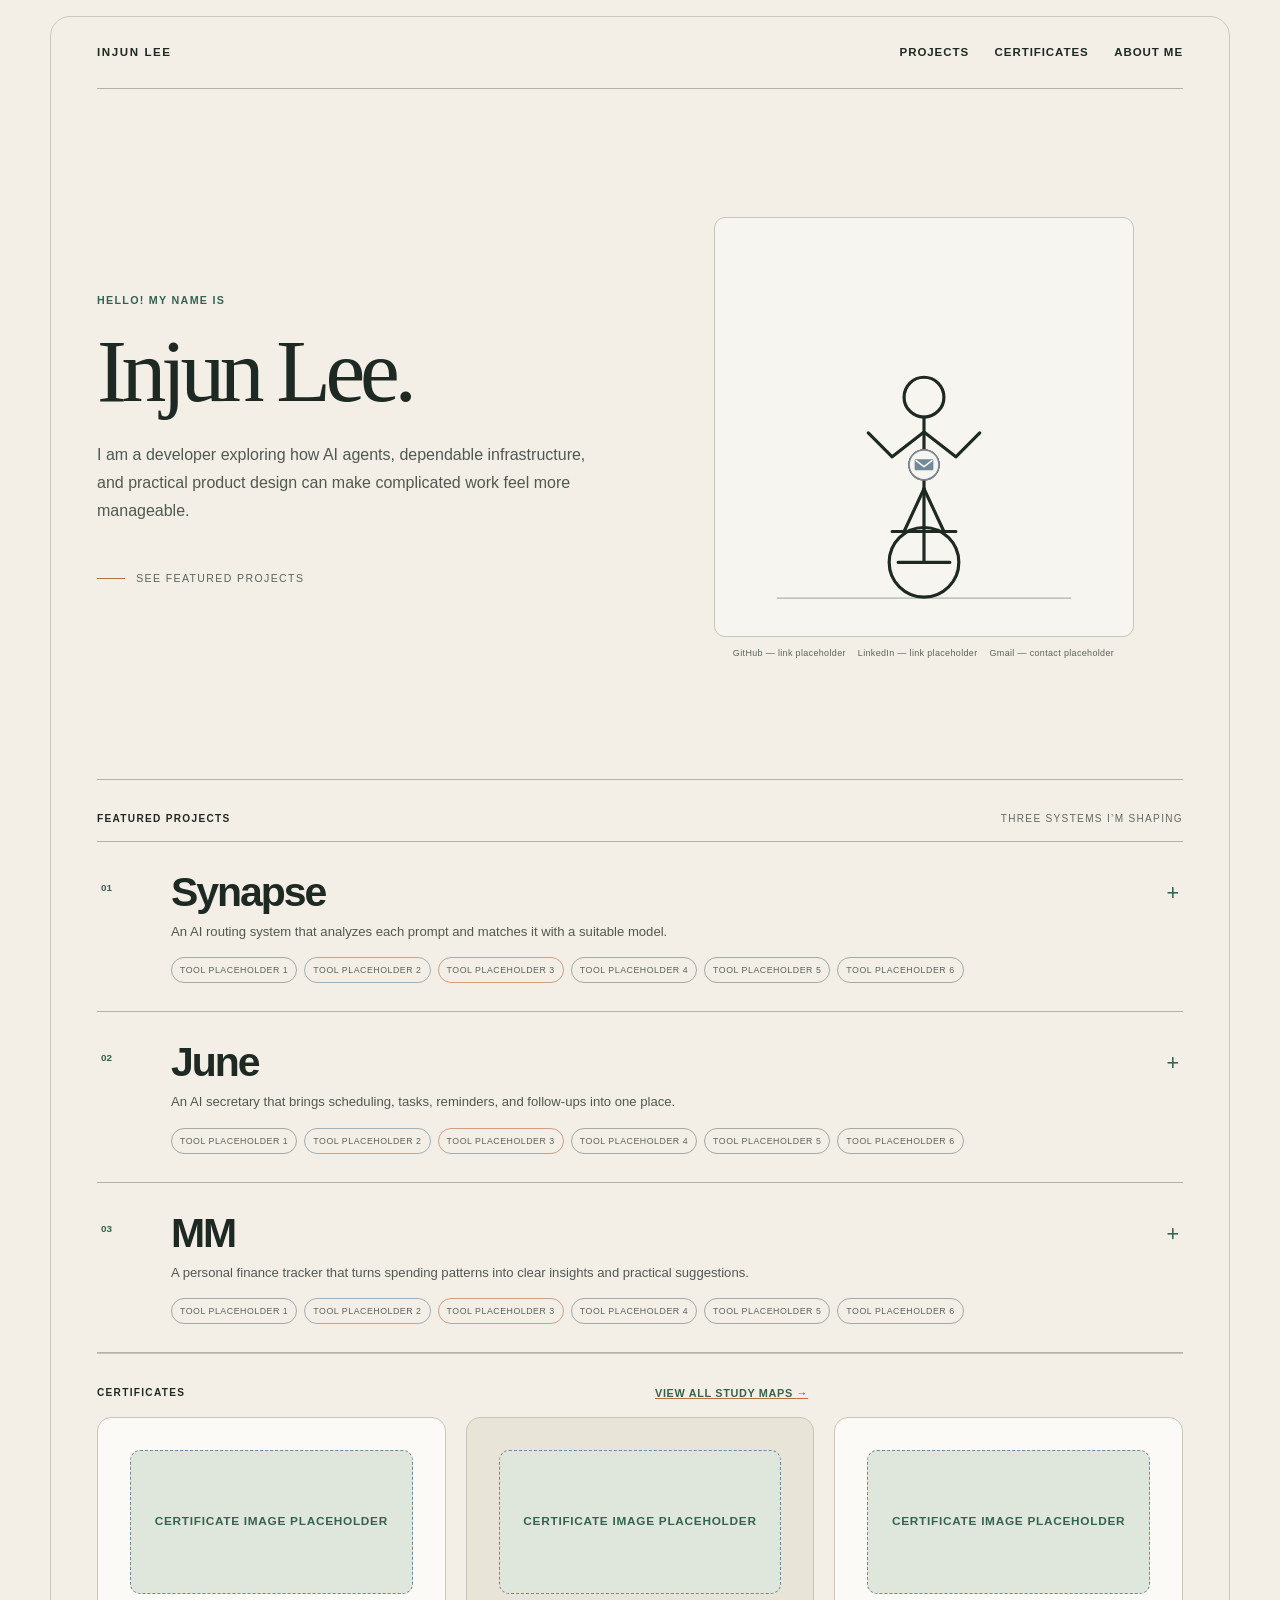
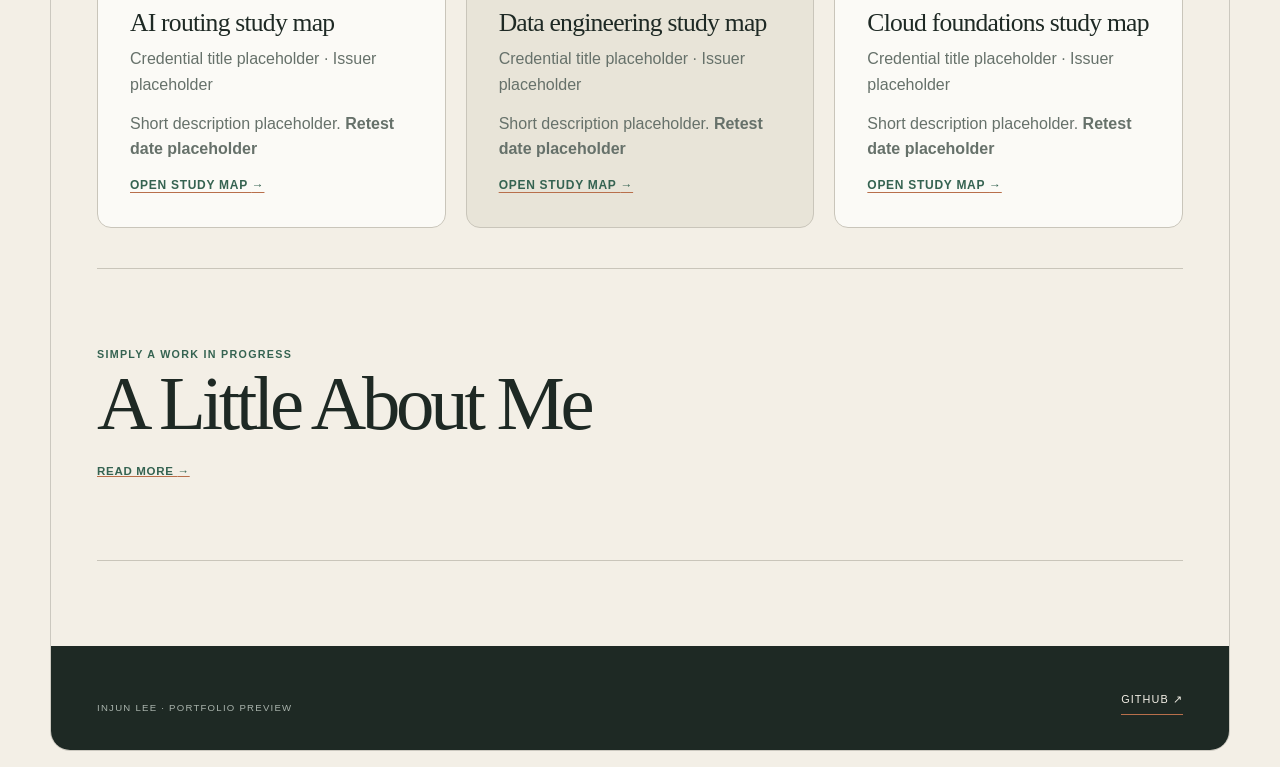
==== commit 359364a6: "feat: build complete portfolio UIUX" ====
--- a/site/index.html
+++ b/site/index.html
@@ -12,33 +12,61 @@
   <script src="script.js" defer></script>
 </head>
 <body>
-  <a class="skip-link" href="#current-work">Skip to current work</a>
+  <a class="skip-link" href="#current-work">Skip to featured projects</a>
   <main class="site-shell">
     <nav class="site-nav" aria-label="Primary">
       <a class="identity" href="#top">Injun Lee</a>
-      <a href="https://github.com/June74" target="_blank" rel="noopener noreferrer">GitHub <span aria-hidden="true">↗</span></a>
+      <div class="site-nav-links">
+        <a href="projects/">Projects</a>
+        <a href="certificates/">Certificates</a>
+        <a href="about/">About Me</a>
+      </div>
     </nav>
 
     <header class="hero" id="top">
       <div class="hero-copy">
-        <h1><span class="hero-name">Injun Lee.</span><span class="hero-thesis-line">I build AI systems</span><span class="hero-thesis-line">around people.</span></h1>
-        <p>I’m a software engineer focused on expanding what AI can do without losing sight of who it should serve. My work centers on AI capabilities and agent orchestration—coordinating systems that can take on large tasks and complex projects. Right now, I’m shaping accessible, affordable products grounded in practical direction and driven by imagination.</p>
-        <a class="hero-jump" href="#current-work">Currently shaping three systems</a>
+        <p class="eyebrow">Hello! My name is</p>
+        <h1>Injun Lee.</h1>
+        <p>I am a developer exploring how AI agents, dependable infrastructure, and practical product design can make complicated work feel more manageable.</p>
+        <a class="hero-jump" href="#current-work">See featured projects</a>
       </div>
-      <div class="solar-system" role="img" aria-label="An abstract central intelligence with signals orbiting at several distances">
-        <span class="orbit orbit-four"></span><span class="orbit orbit-three"></span>
-        <span class="orbit orbit-two"></span><span class="orbit orbit-one"></span>
-        <span class="core-halo"></span><span class="core"></span>
+      <div class="juggle-signature">
+        <svg class="juggle-stage" viewBox="0 0 420 420" role="img" aria-label="A hand-drawn stick figure balances on a simple unicycle while juggling three decorative objects for GitHub, LinkedIn, and Gmail">
+          <line class="juggle-floor" x1="62" y1="382" x2="358" y2="382"/>
+          <g class="juggle-figure">
+            <circle class="juggle-head" cx="210" cy="180" r="20"/>
+            <path class="juggle-limb" d="M210 200 V272"/>
+            <path class="juggle-limb" d="M210 215 L178 240 L154 216"/>
+            <path class="juggle-limb" d="M210 215 L242 240 L266 216"/>
+            <path class="juggle-limb" d="M210 272 L190 315 L178 315"/>
+            <path class="juggle-limb" d="M210 272 L230 315 L242 315"/>
+            <circle class="juggle-wheel" cx="210" cy="346" r="35"/>
+            <path class="juggle-frame" d="M210 276 V311 M190 315 H230 M210 311 V346 M184 346 H236"/>
+          <g class="juggle-item juggle-slot-1"><g class="tone-ink">
+            <circle class="juggle-disc" cx="210" cy="248" r="15"/>
+            <g class="juggle-glyph" transform="translate(200 238) scale(1.25)"><path d="M8 0C3.58 0 0 3.58 0 8c0 3.54 2.29 6.53 5.47 7.59.4.07.55-.17.55-.38 0-.19-.01-.82-.01-1.49-2.01.37-2.53-.49-2.69-.94-.09-.23-.48-.94-.82-1.13-.28-.15-.68-.52-.01-.53.63-.01 1.08.58 1.23.82.72 1.21 1.87.87 2.33.66.07-.52.28-.87.51-1.07-1.78-.2-3.64-.89-3.64-3.95 0-.87.31-1.59.82-2.15-.08-.2-.36-1.02.08-2.12 0 0 .67-.21 2.2.82.64-.18 1.32-.27 2-.27s1.36.09 2 .27c1.53-1.04 2.2-.82 2.2-.82.44 1.1.16 1.92.08 2.12.51.56.82 1.27.82 2.15 0 3.07-1.87 3.75-3.65 3.95.29.25.54.73.54 1.48 0 1.07-.01 1.93-.01 2.2 0 .21.15.46.55.38A8.01 8.01 0 0 0 16 8c0-4.42-3.58-8-8-8Z"/></g>
+          </g></g>
+          <g class="juggle-item juggle-slot-2"><g class="tone-copper">
+            <circle class="juggle-disc" cx="210" cy="248" r="15"/>
+            <g class="juggle-glyph" transform="translate(200 238) scale(1.25)"><path d="M1.2 5.9h2.6V15H1.2zM2.5.9a1.55 1.55 0 1 1 0 3.1 1.55 1.55 0 0 1 0-3.1zM6.1 5.9h2.5v1.24h.04c.35-.63 1.2-1.3 2.48-1.3 2.65 0 3.14 1.63 3.14 3.75V15h-2.6v-4.35c0-1.04-.02-2.37-1.5-2.37-1.5 0-1.73 1.13-1.73 2.3V15H6.1z"/></g>
+          </g></g>
+          <g class="juggle-item juggle-slot-3"><g class="tone-slate">
+            <circle class="juggle-disc" cx="210" cy="248" r="15"/>
+            <g class="juggle-glyph" transform="translate(200 238) scale(1.25)"><path d="M1.4 3.6h13.2c.5 0 .9.4.9.9v7c0 .5-.4.9-.9.9H1.4a.9.9 0 0 1-.9-.9v-7c0-.5.4-.9.9-.9Z"/><path class="juggle-cut" d="M1.6 4.6 8 9.5l6.4-4.9"/></g>
+          </g></g>
+          </g>
+        </svg>
+        <p class="juggle-legend"><span>GitHub — link placeholder</span><span>LinkedIn — link placeholder</span><span>Gmail — contact placeholder</span></p>
       </div>
     </header>
 
     <section class="work-section" id="current-work" aria-labelledby="work-heading">
-      <div class="section-heading"><h2 id="work-heading">Current work</h2><p>Three systems I’m shaping</p></div>
+      <div class="section-heading"><h2 id="work-heading">Featured Projects</h2><p>Three systems I’m shaping</p></div>
 
       <details class="project" data-project="synapse">
         <summary class="project-summary">
           <span class="project-number">01</span>
-          <span class="project-copy"><span class="project-name">Synapse</span><span class="project-line">An AI routing system that analyzes each prompt and matches it with a suitable model.</span><span class="topics"><span>AI routing</span><span>Product direction</span><span>System design</span></span></span>
+          <span class="project-copy"><span class="project-name">Synapse</span><span class="project-line">An AI routing system that analyzes each prompt and matches it with a suitable model.</span><span class="topics"><span>Tool placeholder 1</span><span>Tool placeholder 2</span><span>Tool placeholder 3</span><span>Tool placeholder 4</span><span>Tool placeholder 5</span><span>Tool placeholder 6</span></span></span>
           <span class="project-plus" aria-hidden="true">+</span>
         </summary>
         <div class="project-panel">
@@ -63,13 +91,18 @@
               <text x="472" y="99" class="diagram-label">ANSWER</text><text x="472" y="119" class="answer-copy">Your plan is...</text>
             </svg>
           </figure>
+          <div class="project-panel-copy">
+            <div><p class="panel-label">Tools used</p><p>Tool placeholder 1 · Tool placeholder 2 · Tool placeholder 3</p></div>
+            <div><p class="panel-label">Skills demonstrated</p><p>Routing design placeholder · evaluation placeholder · system reliability placeholder.</p></div>
+            <a class="panel-link" href="projects/synapse/">Explore full project <span aria-hidden="true">→</span></a>
+          </div>
         </div>
       </details>
 
       <details class="project" data-project="june">
         <summary class="project-summary">
           <span class="project-number">02</span>
-          <span class="project-copy"><span class="project-name">June</span><span class="project-line">An AI secretary that brings scheduling, tasks, reminders, and follow-ups into one place.</span><span class="topics"><span>AI agents</span><span>Calendar</span><span>Task planning</span></span></span>
+          <span class="project-copy"><span class="project-name">June</span><span class="project-line">An AI secretary that brings scheduling, tasks, reminders, and follow-ups into one place.</span><span class="topics"><span>Tool placeholder 1</span><span>Tool placeholder 2</span><span>Tool placeholder 3</span><span>Tool placeholder 4</span><span>Tool placeholder 5</span><span>Tool placeholder 6</span></span></span>
           <span class="project-plus" aria-hidden="true">+</span>
         </summary>
         <div class="project-panel">
@@ -87,13 +120,18 @@
               <div class="todo-card"><div class="mini-heading"><span>To-do</span><span>4 items</span></div><p class="task task-one">Confirm appointment</p><p class="task task-two">Prepare weekly plan</p><p class="task task-three">Send follow-up</p><p class="task task-four">Block focus time</p></div>
             </div>
           </figure>
+          <div class="project-panel-copy">
+            <div><p class="panel-label">Tools used</p><p>Tool placeholder 1 · Tool placeholder 2 · Tool placeholder 3</p></div>
+            <div><p class="panel-label">Skills demonstrated</p><p>Agent workflow placeholder · planning placeholder · follow-through placeholder.</p></div>
+            <a class="panel-link" href="projects/june/">Explore full project <span aria-hidden="true">→</span></a>
+          </div>
         </div>
       </details>
 
       <details class="project" data-project="mm">
         <summary class="project-summary">
           <span class="project-number">03</span>
-          <span class="project-copy"><span class="project-name">MM</span><span class="project-line">A personal finance tracker that turns spending patterns into clear insights and practical suggestions.</span><span class="topics"><span>AI analysis</span><span>Personal finance</span><span>Behavior patterns</span></span></span>
+          <span class="project-copy"><span class="project-name">MM</span><span class="project-line">A personal finance tracker that turns spending patterns into clear insights and practical suggestions.</span><span class="topics"><span>Tool placeholder 1</span><span>Tool placeholder 2</span><span>Tool placeholder 3</span><span>Tool placeholder 4</span><span>Tool placeholder 5</span><span>Tool placeholder 6</span></span></span>
           <span class="project-plus" aria-hidden="true">+</span>
         </summary>
         <div class="project-panel">
@@ -107,11 +145,31 @@
               <div class="insights-card"><div class="mini-heading"><span>Suggestions</span><span>2 patterns</span></div><p class="insight-card insight-one"><strong>Dining · $86 this week</strong>Try two home-cooked meals next week.</p><p class="insight-card insight-two"><strong>Weekly balance</strong>You have $200 left from your $500 plan.</p></div>
             </div>
           </figure>
+          <div class="project-panel-copy">
+            <div><p class="panel-label">Tools used</p><p>Tool placeholder 1 · Tool placeholder 2 · Tool placeholder 3</p></div>
+            <div><p class="panel-label">Skills demonstrated</p><p>Data reflection placeholder · interface design placeholder · careful suggestions placeholder.</p></div>
+            <a class="panel-link" href="projects/mm/">Explore full project <span aria-hidden="true">→</span></a>
+          </div>
         </div>
       </details>
     </section>
 
-    <footer class="site-footer"><div><p>A growing system of ideas</p><h2>Imagination is always shaping what comes next.</h2></div><a href="https://github.com/June74" target="_blank" rel="noopener noreferrer">Follow my work on GitHub <span aria-hidden="true">↗</span></a><p class="footer-meta"><span>Injun Lee</span><span>AI systems · software · direction</span></p></footer>
+    <section class="home-certificates" aria-labelledby="home-certificates-heading">
+      <div class="section-heading"><h2 id="home-certificates-heading">Certificates</h2><a href="certificates/">View all study maps <span aria-hidden="true">→</span></a></div>
+      <div class="certificate-grid">
+        <article class="home-certificate-card certificate-card"><div class="certificate-image-placeholder" role="img" aria-label="Certificate image placeholder">Certificate image placeholder</div><h3>AI routing study map</h3><p>Credential title placeholder · Issuer placeholder</p><p>Short description placeholder. <strong>Retest date placeholder</strong></p><a href="certificates/ai-routing/">Open study map <span aria-hidden="true">→</span></a></article>
+        <article class="home-certificate-card certificate-card"><div class="certificate-image-placeholder" role="img" aria-label="Certificate image placeholder">Certificate image placeholder</div><h3>Data engineering study map</h3><p>Credential title placeholder · Issuer placeholder</p><p>Short description placeholder. <strong>Retest date placeholder</strong></p><a href="certificates/data-engineering/">Open study map <span aria-hidden="true">→</span></a></article>
+        <article class="home-certificate-card certificate-card"><div class="certificate-image-placeholder" role="img" aria-label="Certificate image placeholder">Certificate image placeholder</div><h3>Cloud foundations study map</h3><p>Credential title placeholder · Issuer placeholder</p><p>Short description placeholder. <strong>Retest date placeholder</strong></p><a href="certificates/cloud-foundations/">Open study map <span aria-hidden="true">→</span></a></article>
+      </div>
+    </section>
+
+    <section class="home-about-teaser" aria-labelledby="home-about-heading">
+      <p class="eyebrow">Simply a work in progress</p>
+      <h2 id="home-about-heading">A Little About Me</h2>
+      <a href="about/">Read more <span aria-hidden="true">→</span></a>
+    </section>
+
+    <footer class="site-footer"><p>Injun Lee · portfolio preview</p><a href="https://github.com/June74" target="_blank" rel="noopener noreferrer">GitHub <span aria-hidden="true">↗</span></a></footer>
   </main>
 </body>
 </html>
--- a/site/styles.css
+++ b/site/styles.css
@@ -1,12 +1,18 @@
 :root {
   color-scheme: light;
-  --paper: #f1eee6;
+  --paper: #f3efe6;
   --panel: #e2e6dc;
-  --ink: #18201c;
+  --paper-2: #e8e4d8;
+  --white: #fbfaf6;
+  --ink: #1e2924;
+  --muted: #66716a;
   --forest: #356351;
   --copper: #b86f4b;
   --slate: #718999;
+  --blue: #718999;
+  --sage: #dfe6dc;
   --rule: #b2b2a9;
+  --line: #c9c5ba;
   --display: Georgia, 'Times New Roman', serif;
   --sans: 'Segoe UI Variable', 'Segoe UI', Arial, sans-serif;
 }
@@ -16,7 +22,7 @@
 body { margin: 0; background: var(--paper); color: var(--ink); font-family: var(--sans); }
 a { color: inherit; }
 .skip-link { position: fixed; left: 1rem; top: 1rem; z-index: 20; transform: translateY(-180%); background: var(--ink); color: var(--paper); padding: .7rem 1rem; }
-.skip-link:focus { transform: none; }
+.skip-link:focus-visible { transform: none; }
 :focus-visible { outline: 3px solid var(--copper); outline-offset: 4px; }
 .site-shell { width: min(100% - 2rem, 1180px); margin: 1rem auto; border: 1px solid #cbc8bf; border-radius: 20px; overflow: clip; }
 .site-nav { min-height: 72px; margin: 0 46px; display: flex; align-items: center; justify-content: space-between; border-bottom: 1px solid var(--rule); font-size: .72rem; font-weight: 700; letter-spacing: .14em; text-transform: uppercase; }
@@ -31,23 +37,43 @@
 .hero-copy > p { max-width: 42rem; margin: 1.8rem 0 2.2rem; color: #505951; font-size: 1rem; line-height: 1.75; }
 .hero-jump { display: inline-flex; align-items: center; gap: .7rem; color: #59635c; font-size: .66rem; letter-spacing: .13em; text-decoration: none; text-transform: uppercase; }
 .hero-jump::before { content: ''; width: 28px; height: 1px; background: var(--copper); }
-.solar-system { position: relative; width: min(100%, 420px); aspect-ratio: 1; justify-self: center; }
-.orbit, .core, .core-halo { position: absolute; left: 50%; top: 50%; border-radius: 50%; transform: translate(-50%, -50%); }
-.orbit { border: 1px solid rgb(53 99 81 / 38%); }
-.orbit::before, .orbit::after { content: ''; position: absolute; left: 50%; border-radius: 50%; }
-.orbit::after { top: -5px; width: 9px; height: 9px; background: var(--copper); }
-.orbit::before { bottom: -4px; width: 6px; height: 6px; background: rgb(53 99 81 / 72%); }
-.orbit-one { width: 94px; height: 94px; animation: orbit-clockwise 7s linear infinite; }
-.orbit-two { width: 164px; height: 164px; border-color: rgb(184 111 75 / 24%); animation: orbit-counter 12s linear infinite; }
-.orbit-three { width: 246px; height: 246px; border-color: rgb(113 137 153 / 44%); animation: orbit-clockwise 19s linear infinite reverse; }
-.orbit-four { width: 342px; height: 342px; border-style: dashed; opacity: .56; animation: orbit-counter 29s linear infinite; }
-.orbit-three::after, .orbit-four::before { background: var(--copper); }
-.orbit-four::after { background: var(--slate); }
-.core { width: 25px; height: 25px; background: var(--forest); box-shadow: 0 0 0 12px rgb(53 99 81 / 8%), 0 12px 35px rgb(53 99 81 / 23%); }
-.core-halo { width: 74px; height: 74px; border: 1px solid rgb(53 99 81 / 25%); animation: halo 4s ease-in-out infinite; }
-@keyframes orbit-clockwise { to { transform: translate(-50%, -50%) rotate(360deg); } }
-@keyframes orbit-counter { from { transform: translate(-50%, -50%) rotate(38deg); } to { transform: translate(-50%, -50%) rotate(-322deg); } }
-@keyframes halo { 50% { transform: translate(-50%, -50%) scale(1.13); opacity: .72; } }
+.juggle-signature { width: min(100%, 420px); justify-self: center; }
+.juggle-stage { display: block; width: 100%; height: auto; aspect-ratio: 1; border: 1px solid #c3c5bc; border-radius: 11px; background: #f7f5ef; }
+.juggle-legend { display: flex; flex-wrap: wrap; justify-content: center; gap: 5px 12px; margin: 9px 0 0; color: #59635c; font-size: .56rem; letter-spacing: .04em; text-align: center; }
+.juggle-floor { stroke: var(--rule); stroke-width: 1.2; }
+.juggle-head, .juggle-limb, .juggle-wheel, .juggle-frame { fill: none; stroke: var(--ink); stroke-width: 3.2; stroke-linecap: round; stroke-linejoin: round; }
+.juggle-head { fill: #f7f5ef; }
+.juggle-disc { fill: #f7f5ef; stroke-width: 1.5; }
+.juggle-cut { fill: none; stroke: #f7f5ef; stroke-width: 1.3; stroke-linecap: round; stroke-linejoin: round; }
+.tone-ink .juggle-disc { stroke: var(--ink); } .tone-ink .juggle-glyph { fill: var(--ink); }
+.tone-forest .juggle-disc { stroke: var(--forest); } .tone-forest .juggle-glyph { fill: var(--forest); }
+.tone-copper .juggle-disc { stroke: var(--copper); } .tone-copper .juggle-glyph { fill: var(--copper); }
+.tone-slate .juggle-disc { stroke: var(--slate); } .tone-slate .juggle-glyph { fill: var(--slate); }
+.juggle-figure { animation: juggle-bob .62s ease-in-out infinite alternate; }
+.juggle-item { animation: juggle-arc 3.6s linear infinite; }
+.juggle-slot-1 { animation-delay: 0s; }
+.juggle-slot-2 { animation-delay: -1.2s; }
+.juggle-slot-3 { animation-delay: -2.4s; }
+@keyframes juggle-bob { from { transform: translateY(0); } to { transform: translateY(-4px); } }
+@keyframes juggle-arc {
+  0% { transform: translate(-48px, 0); }
+  6.25% { transform: translate(-36px, -77px); }
+  12.5% { transform: translate(-24px, -132px); }
+  18.75% { transform: translate(-12px, -165px); }
+  25% { transform: translate(0, -176px); }
+  31.25% { transform: translate(12px, -165px); }
+  37.5% { transform: translate(24px, -132px); }
+  43.75% { transform: translate(36px, -77px); }
+  50% { transform: translate(48px, 0); }
+  56.25% { transform: translate(36px, -42px); }
+  62.5% { transform: translate(24px, -72px); }
+  68.75% { transform: translate(12px, -90px); }
+  75% { transform: translate(0, -96px); }
+  81.25% { transform: translate(-12px, -90px); }
+  87.5% { transform: translate(-24px, -72px); }
+  93.75% { transform: translate(-36px, -42px); }
+  100% { transform: translate(-48px, 0); }
+}
 
 .work-section { padding: 0 46px; }
 .section-heading { display: grid; grid-template-columns: 1fr 1fr; gap: 30px; padding: 31px 0 14px; border-top: 1px solid var(--rule); color: #606961; font-size: .63rem; letter-spacing: .13em; text-transform: uppercase; }
@@ -159,6 +185,7 @@
 .footer-meta { grid-column: 1 / -1; display: flex; justify-content: space-between; margin-top: 25px !important; padding-top: 18px; border-top: 1px solid #465049; }
 
 @media (hover: hover) and (pointer: fine) {
+  .juggle-stage:hover * { animation-play-state: paused; }
   .site-nav a:hover, .hero-jump:hover { color: var(--forest); }
   .site-footer > a:hover { color: var(--paper); box-shadow: 0 2px 0 var(--copper); }
 }
@@ -168,7 +195,7 @@
   .site-nav { margin: 0 22px; }
   .hero { min-height: auto; padding: 52px 22px 64px; grid-template-columns: 1fr; }
   .hero h1 { font-size: clamp(2.8rem, 12vw, 4.6rem); }
-  .solar-system { width: min(88vw, 390px); }
+  .juggle-signature { width: min(88vw, 390px); }
   .project-summary { grid-template-columns: 34px 1fr auto; }
   .project-panel { padding-inline: 0; }
   .june-layout, .mm-layout { grid-template-columns: 1fr; }
@@ -185,8 +212,163 @@
 @media (prefers-reduced-motion: reduce) {
   html { scroll-behavior: auto; }
   *, *::before, *::after { animation-duration: .001ms !important; animation-iteration-count: 1 !important; animation-delay: 0s !important; transition-duration: .001ms !important; transition-delay: 0s !important; }
+  .juggle-figure, .juggle-item { animation: none !important; }
+  .juggle-slot-1 { transform: translate(-76px, -54px) !important; }
+  .juggle-slot-2 { transform: translate(0, -148px) !important; }
+  .juggle-slot-3 { transform: translate(76px, -54px) !important; }
   .route, .spending-path { stroke-dashoffset: 0 !important; }
   .calendar-event, .chart-point, .insight-card, .answer-copy { opacity: 1 !important; transform: none !important; }
   .budget-fill { width: 60% !important; }
   .project.is-animating .task::before { animation: none !important; border-color: var(--forest) !important; background: var(--forest) !important; color: #fff !important; }
 }
+
+/* Route-wide editorial layer for the static project, certificate, and about pages. */
+html, body { max-width: 100%; overflow-x: clip; }
+body { background: #F3EFE6; color: #1E2924; line-height: 1.6; }
+.page-shell, .case-study, .study-map, .about-page { background: var(--white); border-color: var(--line); }
+.page-shell .site-nav, .case-study .site-nav, .study-map .site-nav, .about-page .site-nav {
+  min-height: 76px;
+  border-bottom-color: var(--line);
+  color: #1E2924;
+}
+.page-shell .site-nav .identity, .case-study .site-nav .identity, .study-map .site-nav .identity, .about-page .site-nav .identity {
+  margin-right: auto;
+  font-family: var(--display);
+  font-size: 1.2rem;
+  letter-spacing: -.03em;
+  text-transform: none;
+}
+.page-shell .site-nav a:not(.identity), .case-study .site-nav a:not(.identity), .study-map .site-nav a:not(.identity), .about-page .site-nav a:not(.identity) { margin-left: clamp(.8rem, 2vw, 1.75rem); }
+.page-introduction, .case-study-header { max-width: 52rem; padding: clamp(3rem, 8vw, 6.5rem) 46px clamp(2.5rem, 5vw, 4.5rem); }
+.page-introduction h1, .case-study-header h1, .about-introduction h1 {
+  margin: .35rem 0 1rem;
+  color: #1E2924;
+  font: 500 clamp(2.8rem, 7vw, 5.8rem)/.95 var(--display);
+  letter-spacing: -.055em;
+}
+.page-introduction > p:last-child, .case-study-header > p:last-child { max-width: 39rem; margin: 0; color: var(--muted); font-size: 1.05rem; }
+.eyebrow, .project-index { margin: 0; color: #356351; font-size: .67rem; font-weight: 750; letter-spacing: .12em; text-transform: uppercase; }
+.page-shell > section, .case-study > section, .study-map > section, .about-page > section { margin-inline: 46px; padding-block: clamp(1.8rem, 4vw, 3rem); border-top: 1px solid var(--line); }
+.page-shell h2, .case-study h2, .study-map h2, .about-page h2 { color: #1E2924; font: 500 clamp(1.55rem, 3vw, 2.4rem)/1.05 var(--display); letter-spacing: -.035em; }
+.case-study > section > p, .study-map > section > p, .case-study > section li, .study-map > section li { max-width: 47rem; color: var(--muted); }
+.case-study > section ul, .study-map > section ul { padding-left: 1.2rem; }
+
+.project-grid, .certificate-grid { display: grid; grid-template-columns: repeat(2, minmax(0, 1fr)); gap: 1.25rem; }
+.project-card, .certificate-card {
+  min-width: 0;
+  min-height: 22rem;
+  aspect-ratio: 1 / 1;
+  padding: clamp(1.35rem, 3vw, 2rem);
+  display: flex;
+  flex-direction: column;
+  align-items: flex-start;
+  border: 1px solid var(--line);
+  border-radius: 14px;
+  background: var(--white);
+}
+.project-card:nth-child(2n), .certificate-card:nth-child(2n) { background: var(--paper-2); }
+.project-card h2, .certificate-card h2 { margin: 1.6rem 0 .65rem; }
+.project-card > p:not(.project-index), .certificate-card > p { margin: 0 0 .85rem; color: var(--muted); }
+.project-card > a, .certificate-card > a, .page-footer a {
+  margin-top: auto;
+  color: #356351;
+  font-size: .75rem;
+  font-weight: 750;
+  letter-spacing: .06em;
+  text-decoration-color: #B86F4B;
+  text-underline-offset: .25em;
+  text-transform: uppercase;
+}
+.tag-list { width: 100%; margin: .8rem 0 1.5rem; padding: 0; display: flex; flex-wrap: wrap; gap: .5rem; list-style: none; }
+.tag-list li { padding: .35rem .55rem; border: 1px solid #718999; border-radius: 999px; color: #1E2924; font-size: .65rem; line-height: 1.2; }
+.certificate-image-placeholder, .diagram-placeholder {
+  width: 100%;
+  min-height: 9rem;
+  display: grid;
+  place-items: center;
+  padding: 1rem;
+  border: 1px dashed var(--blue);
+  border-radius: 10px;
+  background: var(--sage);
+  color: #356351;
+  font-size: .74rem;
+  font-weight: 700;
+  letter-spacing: .06em;
+  text-align: center;
+  text-transform: uppercase;
+}
+.diagram-placeholder { min-height: 14rem; background: var(--paper-2); }
+.case-study-header { padding-bottom: 3rem; }
+.case-study-header > p:last-child { max-width: 42rem; }
+.study-map > section { display: grid; grid-template-columns: minmax(10rem, .45fr) minmax(0, 1fr); gap: 2rem; }
+.study-map > section h2 { margin: 0; font-size: 1.35rem; }
+.study-map > section p, .study-map > section ul { margin: 0; }
+
+.about-introduction { display: grid; grid-template-columns: minmax(0, .95fr) minmax(0, 1.05fr); gap: clamp(2rem, 7vw, 6rem); padding-top: clamp(3rem, 8vw, 6rem) !important; }
+.about-introduction > div > p { max-width: 39rem; color: var(--muted); font-size: 1.05rem; }
+.personal-compass { margin-top: 2rem; padding: 1.25rem; border: 1px solid var(--line); border-radius: 12px; background: var(--sage); }
+.personal-compass h2 { margin: 0 0 1rem; font-size: 1.35rem; }
+.personal-compass p { margin: .7rem 0 0; color: #1E2924; font-size: .9rem; }
+.destination-list { margin: 2rem 0 0; padding: 0; border-top: 1px solid var(--line); list-style: none; }
+.destination-list li { padding: .85rem 0; border-bottom: 1px solid var(--line); color: #356351; font-size: .82rem; font-weight: 700; letter-spacing: .045em; }
+.values { display: grid; grid-template-columns: repeat(3, minmax(0, 1fr)); gap: 1px; padding-block: 0 !important; background: var(--line); }
+.values article { min-width: 0; padding: 1.35rem; background: var(--white); }
+.values h2 { margin: 0 0 .75rem; font-size: 1.45rem; }
+.values p { margin: 0; color: var(--muted); }
+.workflow { background: var(--white); }
+.workflow > h2 { max-width: 30rem; margin-top: 0; }
+.workflow ol { margin: 2rem 0 0; padding: 0; counter-reset: workflow; list-style: none; }
+.workflow li { position: relative; min-height: 6.5rem; padding: 0 0 1.6rem 4.2rem; border-left: 1px solid var(--line); counter-increment: workflow; }
+.workflow li::before { content: counter(workflow, decimal-leading-zero); position: absolute; left: -1.35rem; top: 0; width: 2.7rem; padding: .35rem 0; border: 1px solid #356351; border-radius: 999px; background: #F3EFE6; color: #356351; font-size: .62rem; font-weight: 800; letter-spacing: .05em; text-align: center; }
+.workflow li:last-child { padding-bottom: 0; }
+.workflow h3 { margin: 0 0 .35rem; color: #1E2924; font-size: 1rem; }
+.workflow li p { max-width: 42rem; margin: 0; color: var(--muted); }
+.page-footer { margin: 0 46px; padding: 1.5rem 0 2rem; border-top: 1px solid var(--line); color: var(--muted); font-size: .75rem; }
+.page-footer p { margin: 0; }
+
+/* Home gateway layer: keep the landing view quiet, legible, and connected to the routes. */
+.site-nav-links { display: flex; align-items: center; gap: clamp(.8rem, 2vw, 1.75rem); }
+.site-nav-links a { text-decoration: none; font-size: .72rem; letter-spacing: .08em; text-transform: uppercase; }
+.hero-copy > .eyebrow { margin: 0 0 1.25rem; color: var(--forest); font-size: .67rem; font-weight: 750; letter-spacing: .12em; text-transform: uppercase; }
+.hero-copy > h1 { margin: 0; font: 500 clamp(3.5rem, 7vw, 6.5rem)/.92 var(--display); letter-spacing: -.06em; }
+.project-panel-copy { margin-top: 1.35rem; padding: 1rem 0 0; display: grid; grid-template-columns: repeat(2, minmax(0, 1fr)); gap: 1rem; border-top: 1px solid var(--line); color: var(--muted); font-size: .8rem; line-height: 1.5; }
+.project-panel-copy p { margin: 0; }
+.project-panel-copy .panel-label { margin-bottom: .35rem; color: var(--forest); font-size: .62rem; font-weight: 750; letter-spacing: .1em; text-transform: uppercase; }
+.panel-link { grid-column: 1 / -1; color: var(--forest); font-size: .72rem; font-weight: 750; letter-spacing: .06em; text-decoration-color: var(--copper); text-transform: uppercase; }
+.home-certificates { padding: 0 46px; }
+.home-certificates .section-heading { border-top: 1px solid var(--line); }
+.home-certificates .section-heading a { color: var(--forest); font-size: .68rem; font-weight: 750; letter-spacing: .06em; text-decoration-color: var(--copper); text-transform: uppercase; }
+.home-certificates .certificate-grid { grid-template-columns: repeat(3, minmax(0, 1fr)); }
+.home-certificate-card { min-height: 0; aspect-ratio: auto; }
+.home-certificate-card h3 { margin: 1rem 0 .6rem; color: var(--ink); font: 500 clamp(1.3rem, 2vw, 1.75rem)/1.05 var(--display); letter-spacing: -.03em; }
+.home-about-teaser { margin: 2.5rem 46px 0; padding: clamp(2.2rem, 6vw, 5rem) 0; border-top: 1px solid var(--line); border-bottom: 1px solid var(--line); }
+.home-about-teaser h2 { margin: .35rem 0 1rem; color: var(--ink); font: 500 clamp(2.5rem, 6vw, 5rem)/.95 var(--display); letter-spacing: -.055em; }
+.home-about-teaser a { color: var(--forest); font-size: .72rem; font-weight: 750; letter-spacing: .06em; text-decoration-color: var(--copper); text-transform: uppercase; }
+
+@media (hover: hover) and (pointer: fine) {
+  .project-card:hover, .certificate-card:hover { border-color: #356351; box-shadow: 5px 5px 0 var(--sage); }
+  .project-card > a:hover, .certificate-card > a:hover, .page-footer a:hover { color: #B86F4B; }
+}
+
+@media (max-width: 700px) {
+  .page-shell .site-nav, .case-study .site-nav, .study-map .site-nav, .about-page .site-nav { min-height: auto; padding-block: 1rem; flex-wrap: wrap; justify-content: flex-start; gap: .75rem 1rem; }
+  .page-shell .site-nav .identity, .case-study .site-nav .identity, .study-map .site-nav .identity, .about-page .site-nav .identity { width: 100%; }
+  .page-shell .site-nav a:not(.identity), .case-study .site-nav a:not(.identity), .study-map .site-nav a:not(.identity), .about-page .site-nav a:not(.identity) { margin-left: 0; }
+  .page-introduction, .case-study-header { padding-inline: 22px; }
+  .page-shell > section, .case-study > section, .study-map > section, .about-page > section, .page-footer { margin-inline: 22px; }
+  .project-grid, .certificate-grid { grid-template-columns: 1fr; }
+  .about-introduction { grid-template-columns: 1fr; }
+  .study-map > section { grid-template-columns: 1fr; gap: .75rem; }
+  .values { grid-template-columns: 1fr; gap: 1px; }
+  .site-nav-links { width: 100%; justify-content: space-between; gap: .5rem; }
+  .project-panel-copy { grid-template-columns: 1fr; }
+  .home-certificates { padding-inline: 22px; }
+  .home-certificates .certificate-grid { grid-template-columns: 1fr; }
+  .home-about-teaser { margin-inline: 22px; }
+}
+
+@media (max-width: 420px) {
+  .page-introduction h1, .case-study-header h1, .about-introduction h1 { font-size: clamp(2.55rem, 15vw, 3.5rem); }
+  .project-card, .certificate-card { min-height: 0; padding: 1.2rem; }
+  .workflow li { padding-left: 3.35rem; }
+}
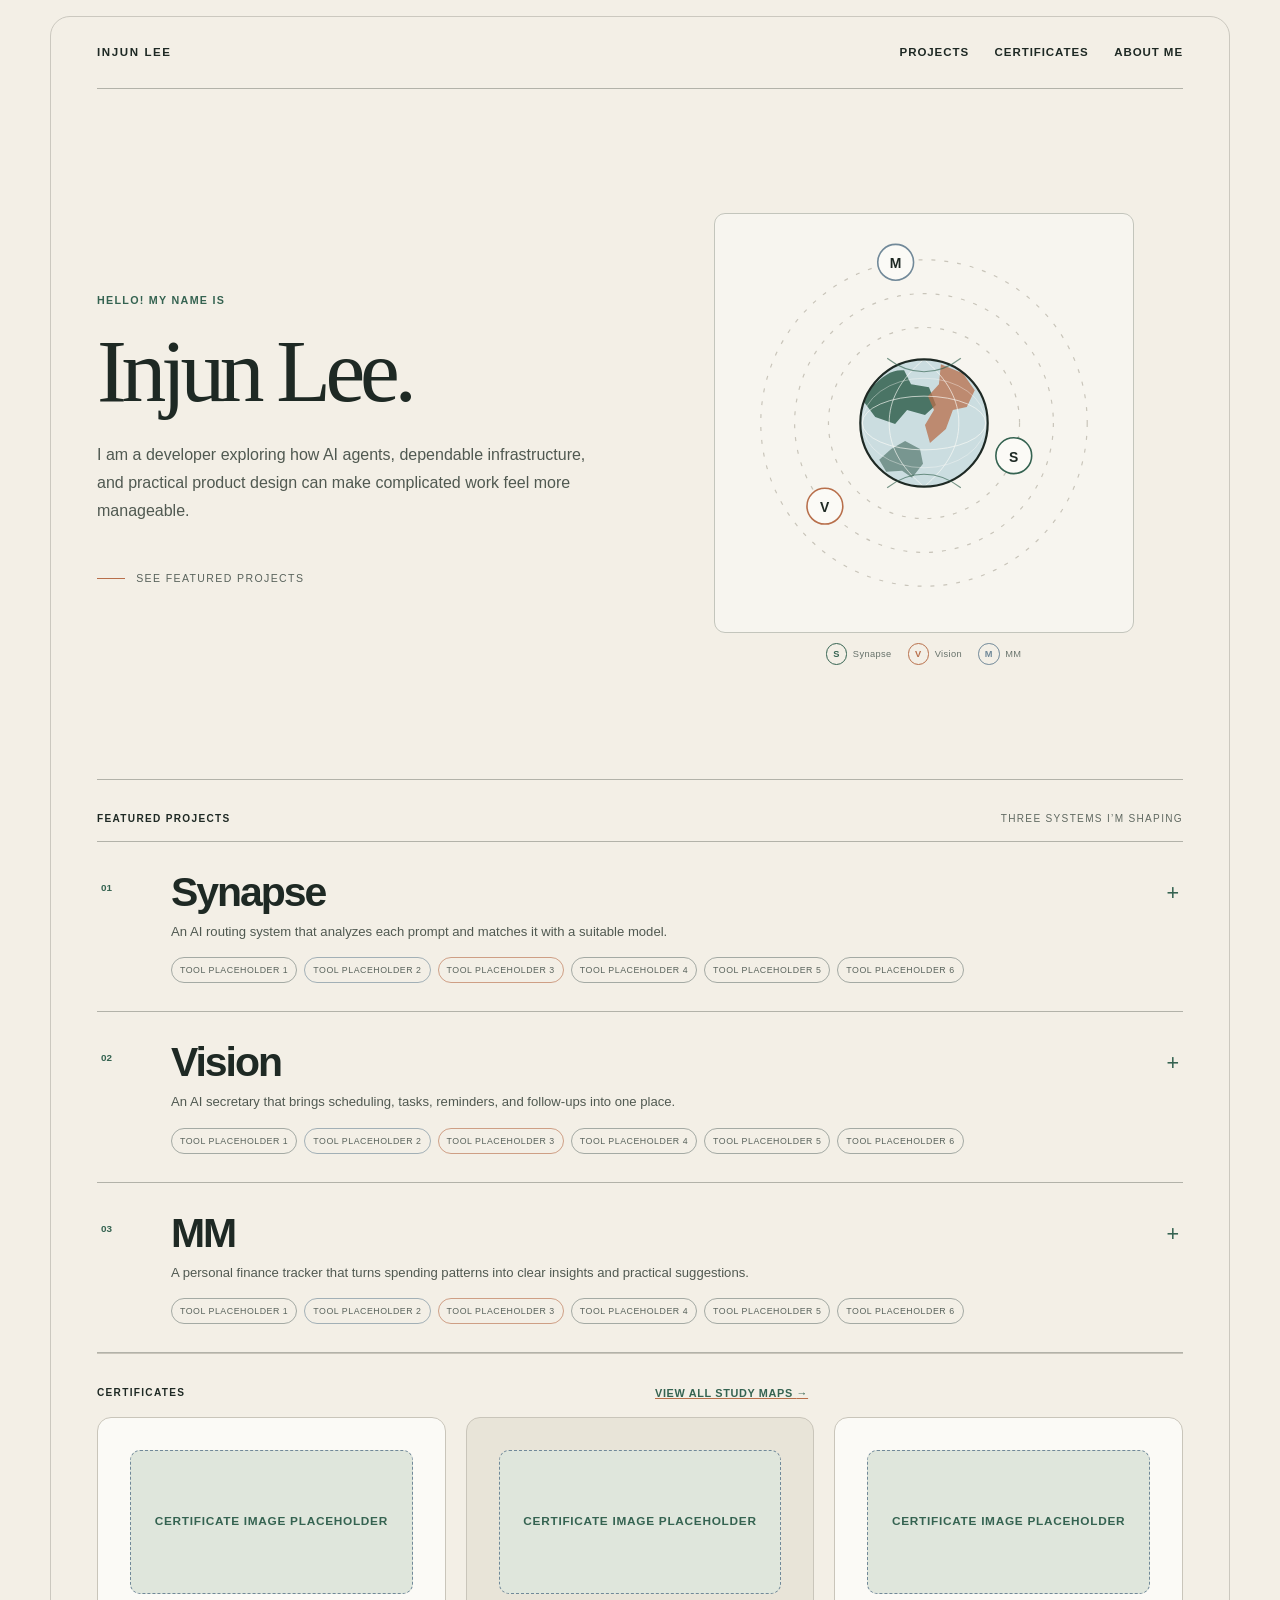
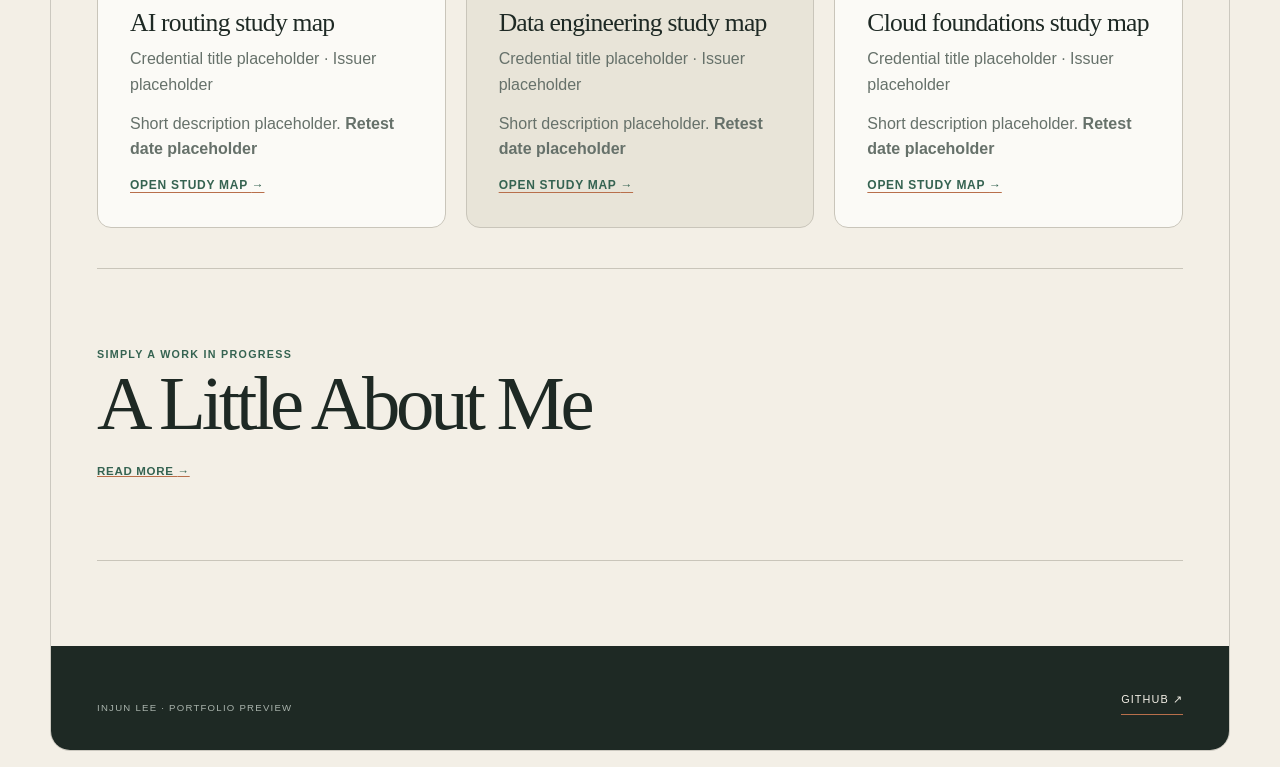
==== commit b9068988: "feat: replace hero with earth project orbits" ====
--- a/site/index.html
+++ b/site/index.html
@@ -30,33 +30,52 @@
         <p>I am a developer exploring how AI agents, dependable infrastructure, and practical product design can make complicated work feel more manageable.</p>
         <a class="hero-jump" href="#current-work">See featured projects</a>
       </div>
-      <div class="juggle-signature">
-        <svg class="juggle-stage" viewBox="0 0 420 420" role="img" aria-label="A hand-drawn stick figure balances on a simple unicycle while juggling three decorative objects for GitHub, LinkedIn, and Gmail">
-          <line class="juggle-floor" x1="62" y1="382" x2="358" y2="382"/>
-          <g class="juggle-figure">
-            <circle class="juggle-head" cx="210" cy="180" r="20"/>
-            <path class="juggle-limb" d="M210 200 V272"/>
-            <path class="juggle-limb" d="M210 215 L178 240 L154 216"/>
-            <path class="juggle-limb" d="M210 215 L242 240 L266 216"/>
-            <path class="juggle-limb" d="M210 272 L190 315 L178 315"/>
-            <path class="juggle-limb" d="M210 272 L230 315 L242 315"/>
-            <circle class="juggle-wheel" cx="210" cy="346" r="35"/>
-            <path class="juggle-frame" d="M210 276 V311 M190 315 H230 M210 311 V346 M184 346 H236"/>
-          <g class="juggle-item juggle-slot-1"><g class="tone-ink">
-            <circle class="juggle-disc" cx="210" cy="248" r="15"/>
-            <g class="juggle-glyph" transform="translate(200 238) scale(1.25)"><path d="M8 0C3.58 0 0 3.58 0 8c0 3.54 2.29 6.53 5.47 7.59.4.07.55-.17.55-.38 0-.19-.01-.82-.01-1.49-2.01.37-2.53-.49-2.69-.94-.09-.23-.48-.94-.82-1.13-.28-.15-.68-.52-.01-.53.63-.01 1.08.58 1.23.82.72 1.21 1.87.87 2.33.66.07-.52.28-.87.51-1.07-1.78-.2-3.64-.89-3.64-3.95 0-.87.31-1.59.82-2.15-.08-.2-.36-1.02.08-2.12 0 0 .67-.21 2.2.82.64-.18 1.32-.27 2-.27s1.36.09 2 .27c1.53-1.04 2.2-.82 2.2-.82.44 1.1.16 1.92.08 2.12.51.56.82 1.27.82 2.15 0 3.07-1.87 3.75-3.65 3.95.29.25.54.73.54 1.48 0 1.07-.01 1.93-.01 2.2 0 .21.15.46.55.38A8.01 8.01 0 0 0 16 8c0-4.42-3.58-8-8-8Z"/></g>
-          </g></g>
-          <g class="juggle-item juggle-slot-2"><g class="tone-copper">
-            <circle class="juggle-disc" cx="210" cy="248" r="15"/>
-            <g class="juggle-glyph" transform="translate(200 238) scale(1.25)"><path d="M1.2 5.9h2.6V15H1.2zM2.5.9a1.55 1.55 0 1 1 0 3.1 1.55 1.55 0 0 1 0-3.1zM6.1 5.9h2.5v1.24h.04c.35-.63 1.2-1.3 2.48-1.3 2.65 0 3.14 1.63 3.14 3.75V15h-2.6v-4.35c0-1.04-.02-2.37-1.5-2.37-1.5 0-1.73 1.13-1.73 2.3V15H6.1z"/></g>
-          </g></g>
-          <g class="juggle-item juggle-slot-3"><g class="tone-slate">
-            <circle class="juggle-disc" cx="210" cy="248" r="15"/>
-            <g class="juggle-glyph" transform="translate(200 238) scale(1.25)"><path d="M1.4 3.6h13.2c.5 0 .9.4.9.9v7c0 .5-.4.9-.9.9H1.4a.9.9 0 0 1-.9-.9v-7c0-.5.4-.9.9-.9Z"/><path class="juggle-cut" d="M1.6 4.6 8 9.5l6.4-4.9"/></g>
-          </g></g>
+      <div class="orbit-signature">
+        <svg class="orbit-stage" viewBox="0 0 420 420" role="img" aria-label="A softly illustrated Earth rotates at the center while project initials orbit around it">
+          <defs>
+            <clipPath id="earth-clip"><circle cx="210" cy="210" r="64"/></clipPath>
+          </defs>
+          <g class="project-orbits" data-orbit-layer aria-hidden="true">
+            <g class="project-orbit orbit-fallback-1" data-orbit-project="synapse" data-orbit-initial="S">
+              <circle class="orbit-ring" cx="210" cy="210" r="96"/>
+              <g class="orbit-marker" transform="translate(300 245)"><g class="orbit-marker-face">
+                <circle class="orbit-marker-disc" r="18"/><text class="orbit-marker-label" text-anchor="middle" y="6">S</text>
+              </g>
+              </g>
+            </g>
+            <g class="project-orbit orbit-fallback-2" data-orbit-project="vision" data-orbit-initial="V">
+              <circle class="orbit-ring" cx="210" cy="210" r="130"/>
+              <g class="orbit-marker" transform="translate(110 293)"><g class="orbit-marker-face">
+                <circle class="orbit-marker-disc" r="18"/><text class="orbit-marker-label" text-anchor="middle" y="6">V</text>
+              </g>
+              </g>
+            </g>
+            <g class="project-orbit orbit-fallback-3" data-orbit-project="mm" data-orbit-initial="M">
+              <circle class="orbit-ring" cx="210" cy="210" r="164"/>
+              <g class="orbit-marker" transform="translate(182 48)"><g class="orbit-marker-face">
+                <circle class="orbit-marker-disc" r="18"/><text class="orbit-marker-label" text-anchor="middle" y="6">M</text>
+              </g>
+              </g>
+            </g>
           </g>
+          <circle class="earth-sphere" cx="210" cy="210" r="64"/>
+          <g class="earth-surface" clip-path="url(#earth-clip)" aria-hidden="true">
+            <rect x="145" y="145" width="130" height="130" class="earth-water"/>
+            <path class="earth-land earth-land-one" d="M155 176c15-14 22-20 35-19l7 14 18 3 7 18-11 10-18-5-12 14-20-7-12-16z"/>
+            <path class="earth-land earth-land-two" d="M227 151l22 9 12 17-8 17-14 3-7 19-16 14-5-18 9-15-6-14 11-12z"/>
+            <path class="earth-land earth-land-three" d="M177 236l14-8 15 8 3 15-11 14-10-7-16 1-7-12z"/>
+            <ellipse class="earth-latitude" cx="210" cy="210" rx="62" ry="27"/>
+            <ellipse class="earth-latitude earth-latitude-low" cx="210" cy="210" rx="62" ry="45"/>
+            <path class="earth-meridian" d="M210 146c-24 20-35 41-35 64s11 44 35 64M210 146c24 20 35 41 35 64s-11 44-35 64"/>
+          </g>
+          <circle class="earth-outline" cx="210" cy="210" r="64"/>
+          <path class="earth-axis" d="M173 145c23 18 51 18 74 0M173 275c23-18 51-18 74 0"/>
         </svg>
-        <p class="juggle-legend"><span>GitHub — link placeholder</span><span>LinkedIn — link placeholder</span><span>Gmail — contact placeholder</span></p>
+        <ul class="orbit-legend" id="orbit-labels" data-orbit-labels aria-label="Projects represented in the orbit">
+          <li><span class="orbit-key">S</span><span>Synapse</span></li>
+          <li><span class="orbit-key">V</span><span>Vision</span></li>
+          <li><span class="orbit-key">M</span><span>MM</span></li>
+        </ul>
       </div>
     </header>
 
@@ -99,16 +118,16 @@
         </div>
       </details>
 
-      <details class="project" data-project="june">
+      <details class="project" data-project="vision">
         <summary class="project-summary">
           <span class="project-number">02</span>
-          <span class="project-copy"><span class="project-name">June</span><span class="project-line">An AI secretary that brings scheduling, tasks, reminders, and follow-ups into one place.</span><span class="topics"><span>Tool placeholder 1</span><span>Tool placeholder 2</span><span>Tool placeholder 3</span><span>Tool placeholder 4</span><span>Tool placeholder 5</span><span>Tool placeholder 6</span></span></span>
+          <span class="project-copy"><span class="project-name">Vision</span><span class="project-line">An AI secretary that brings scheduling, tasks, reminders, and follow-ups into one place.</span><span class="topics"><span>Tool placeholder 1</span><span>Tool placeholder 2</span><span>Tool placeholder 3</span><span>Tool placeholder 4</span><span>Tool placeholder 5</span><span>Tool placeholder 6</span></span></span>
           <span class="project-plus" aria-hidden="true">+</span>
         </summary>
         <div class="project-panel">
-          <figure class="project-visual june-visual" aria-labelledby="june-caption">
-            <figcaption id="june-caption"><span>A week taking shape</span><span>Calendar and follow-through</span><span class="diagram-description">An illustrative weekly calendar pairs planned events with follow-through tasks.</span></figcaption>
-            <div class="june-layout" aria-hidden="true">
+          <figure class="project-visual vision-visual" aria-labelledby="vision-caption">
+            <figcaption id="vision-caption"><span>A week taking shape</span><span>Calendar and follow-through</span><span class="diagram-description">An illustrative weekly calendar pairs planned events with follow-through tasks.</span></figcaption>
+            <div class="vision-layout" aria-hidden="true">
               <div class="calendar-card"><div class="mini-heading"><span>Weekly calendar</span><span>May 11–15</span></div>
                 <div class="schedule-grid"><span></span><span>MON</span><span>TUE</span><span>WED</span><span>THU</span><span>FRI</span>
                   <span class="time">9:00</span><span class="slot"><span class="calendar-event event-one">Plan week</span></span><span class="slot"></span><span class="slot"><span class="calendar-event copper event-two">Review</span></span><span class="slot"></span><span class="slot"></span>
@@ -123,7 +142,7 @@
           <div class="project-panel-copy">
             <div><p class="panel-label">Tools used</p><p>Tool placeholder 1 · Tool placeholder 2 · Tool placeholder 3</p></div>
             <div><p class="panel-label">Skills demonstrated</p><p>Agent workflow placeholder · planning placeholder · follow-through placeholder.</p></div>
-            <a class="panel-link" href="projects/june/">Explore full project <span aria-hidden="true">→</span></a>
+            <a class="panel-link" href="projects/vision/">Explore full project <span aria-hidden="true">→</span></a>
           </div>
         </div>
       </details>
--- a/site/styles.css
+++ b/site/styles.css
@@ -37,43 +37,35 @@
 .hero-copy > p { max-width: 42rem; margin: 1.8rem 0 2.2rem; color: #505951; font-size: 1rem; line-height: 1.75; }
 .hero-jump { display: inline-flex; align-items: center; gap: .7rem; color: #59635c; font-size: .66rem; letter-spacing: .13em; text-decoration: none; text-transform: uppercase; }
 .hero-jump::before { content: ''; width: 28px; height: 1px; background: var(--copper); }
-.juggle-signature { width: min(100%, 420px); justify-self: center; }
-.juggle-stage { display: block; width: 100%; height: auto; aspect-ratio: 1; border: 1px solid #c3c5bc; border-radius: 11px; background: #f7f5ef; }
-.juggle-legend { display: flex; flex-wrap: wrap; justify-content: center; gap: 5px 12px; margin: 9px 0 0; color: #59635c; font-size: .56rem; letter-spacing: .04em; text-align: center; }
-.juggle-floor { stroke: var(--rule); stroke-width: 1.2; }
-.juggle-head, .juggle-limb, .juggle-wheel, .juggle-frame { fill: none; stroke: var(--ink); stroke-width: 3.2; stroke-linecap: round; stroke-linejoin: round; }
-.juggle-head { fill: #f7f5ef; }
-.juggle-disc { fill: #f7f5ef; stroke-width: 1.5; }
-.juggle-cut { fill: none; stroke: #f7f5ef; stroke-width: 1.3; stroke-linecap: round; stroke-linejoin: round; }
-.tone-ink .juggle-disc { stroke: var(--ink); } .tone-ink .juggle-glyph { fill: var(--ink); }
-.tone-forest .juggle-disc { stroke: var(--forest); } .tone-forest .juggle-glyph { fill: var(--forest); }
-.tone-copper .juggle-disc { stroke: var(--copper); } .tone-copper .juggle-glyph { fill: var(--copper); }
-.tone-slate .juggle-disc { stroke: var(--slate); } .tone-slate .juggle-glyph { fill: var(--slate); }
-.juggle-figure { animation: juggle-bob .62s ease-in-out infinite alternate; }
-.juggle-item { animation: juggle-arc 3.6s linear infinite; }
-.juggle-slot-1 { animation-delay: 0s; }
-.juggle-slot-2 { animation-delay: -1.2s; }
-.juggle-slot-3 { animation-delay: -2.4s; }
-@keyframes juggle-bob { from { transform: translateY(0); } to { transform: translateY(-4px); } }
-@keyframes juggle-arc {
-  0% { transform: translate(-48px, 0); }
-  6.25% { transform: translate(-36px, -77px); }
-  12.5% { transform: translate(-24px, -132px); }
-  18.75% { transform: translate(-12px, -165px); }
-  25% { transform: translate(0, -176px); }
-  31.25% { transform: translate(12px, -165px); }
-  37.5% { transform: translate(24px, -132px); }
-  43.75% { transform: translate(36px, -77px); }
-  50% { transform: translate(48px, 0); }
-  56.25% { transform: translate(36px, -42px); }
-  62.5% { transform: translate(24px, -72px); }
-  68.75% { transform: translate(12px, -90px); }
-  75% { transform: translate(0, -96px); }
-  81.25% { transform: translate(-12px, -90px); }
-  87.5% { transform: translate(-24px, -72px); }
-  93.75% { transform: translate(-36px, -42px); }
-  100% { transform: translate(-48px, 0); }
-}
+.orbit-signature { width: min(100%, 420px); justify-self: center; }
+.orbit-stage { display: block; width: 100%; height: auto; aspect-ratio: 1; border: 1px solid #c3c5bc; border-radius: 11px; background: #f7f5ef; }
+.project-orbits { transform-box: view-box; transform-origin: 210px 210px; }
+.project-orbit { transform-box: view-box; transform-origin: 210px 210px; animation: project-orbit-spin 24s linear infinite; }
+.orbit-ring { fill: none; stroke: var(--line); stroke-width: 1.2; stroke-dasharray: 4 9; }
+.orbit-marker { transform-box: view-box; }
+.orbit-marker-face { transform-box: fill-box; transform-origin: center; animation: project-orbit-counter 24s linear infinite; }
+.orbit-marker-disc { fill: var(--white); stroke: var(--forest); stroke-width: 1.6; }
+.project-orbit:nth-child(2) .orbit-marker-disc { stroke: var(--copper); }
+.project-orbit:nth-child(3) .orbit-marker-disc { stroke: var(--blue); }
+.orbit-marker-label { fill: var(--ink); font: 700 14px var(--sans); letter-spacing: .03em; }
+.earth-sphere { fill: var(--sage); }
+.earth-surface { transform-box: fill-box; transform-origin: center; animation: earth-spin 18s linear infinite; }
+.earth-water { fill: #cbdde0; }
+.earth-land { fill: var(--forest); opacity: .86; }
+.earth-land-two { fill: var(--copper); opacity: .75; }
+.earth-land-three { fill: #6f8e88; opacity: .9; }
+.earth-latitude, .earth-meridian { fill: none; stroke: var(--white); stroke-width: 1; opacity: .66; }
+.earth-latitude-low { opacity: .38; }
+.earth-outline { fill: none; stroke: var(--ink); stroke-width: 2.2; }
+.earth-axis { fill: none; stroke: var(--forest); stroke-width: 1.2; opacity: .65; }
+.orbit-legend { display: flex; flex-wrap: wrap; justify-content: center; gap: 6px 16px; margin: 10px 0 0; padding: 0; list-style: none; color: var(--muted); font-size: .58rem; letter-spacing: .04em; }
+.orbit-legend li { display: inline-flex; align-items: center; gap: .35rem; }
+.orbit-key { display: grid; place-items: center; width: 1.35rem; height: 1.35rem; border: 1px solid var(--forest); border-radius: 50%; color: var(--forest); font-size: .58rem; font-weight: 750; }
+.orbit-legend li:nth-child(2) .orbit-key { border-color: var(--copper); color: var(--copper); }
+.orbit-legend li:nth-child(3) .orbit-key { border-color: var(--blue); color: var(--blue); }
+@keyframes earth-spin { from { transform: rotate(0deg); } to { transform: rotate(360deg); } }
+@keyframes project-orbit-spin { from { transform: rotate(0deg); } to { transform: rotate(360deg); } }
+@keyframes project-orbit-counter { from { transform: rotate(0deg); } to { transform: rotate(-360deg); } }
 
 .work-section { padding: 0 46px; }
 .section-heading { display: grid; grid-template-columns: 1fr 1fr; gap: 30px; padding: 31px 0 14px; border-top: 1px solid var(--rule); color: #606961; font-size: .63rem; letter-spacing: .13em; text-transform: uppercase; }
@@ -100,7 +92,7 @@
 .project-visual { margin: 0; padding-top: 22px; }
 .project-visual figcaption { display: flex; justify-content: space-between; margin-bottom: 13px; color: var(--forest); font-size: .55rem; font-weight: 750; letter-spacing: .1em; text-transform: uppercase; }
 .project-visual figcaption span:last-child { color: var(--forest); font-weight: 500; }
-.synapse-diagram, .june-layout, .mm-layout { width: 100%; border: 1px solid #c3c5bc; border-radius: 11px; background: #f7f5ef; }
+.synapse-diagram, .vision-layout, .mm-layout { width: 100%; border: 1px solid #c3c5bc; border-radius: 11px; background: #f7f5ef; }
 
 .synapse-diagram { display: block; height: 220px; }
 .synapse-diagram text { fill: var(--ink); font: 9px var(--sans); }
@@ -126,8 +118,8 @@
 @keyframes draw-route { to { stroke-dashoffset: 0; } }
 @keyframes reveal { to { opacity: 1; } }
 
-.june-layout, .mm-layout { min-height: 242px; display: grid; gap: 14px; padding: 14px; }
-.june-layout { grid-template-columns: 1.35fr .65fr; }
+.vision-layout, .mm-layout { min-height: 242px; display: grid; gap: 14px; padding: 14px; }
+.vision-layout { grid-template-columns: 1.35fr .65fr; }
 .calendar-card, .todo-card, .chart-card, .insights-card { min-width: 0; padding: 12px; border: 1px solid #c9cbc3; border-radius: 9px; background: #fcfbf7; }
 .mini-heading { display: flex; justify-content: space-between; margin-bottom: 10px; color: var(--forest); font-size: .55rem; font-weight: 750; letter-spacing: .09em; text-transform: uppercase; }
 .schedule-grid { display: grid; grid-template-columns: 34px repeat(5, minmax(0, 1fr)); grid-auto-rows: 29px; gap: 3px; }
@@ -185,7 +177,7 @@
 .footer-meta { grid-column: 1 / -1; display: flex; justify-content: space-between; margin-top: 25px !important; padding-top: 18px; border-top: 1px solid #465049; }
 
 @media (hover: hover) and (pointer: fine) {
-  .juggle-stage:hover * { animation-play-state: paused; }
+  .orbit-stage:hover .project-orbit, .orbit-stage:hover .orbit-marker-face, .orbit-stage:hover .earth-surface { animation-play-state: paused; }
   .site-nav a:hover, .hero-jump:hover { color: var(--forest); }
   .site-footer > a:hover { color: var(--paper); box-shadow: 0 2px 0 var(--copper); }
 }
@@ -195,10 +187,10 @@
   .site-nav { margin: 0 22px; }
   .hero { min-height: auto; padding: 52px 22px 64px; grid-template-columns: 1fr; }
   .hero h1 { font-size: clamp(2.8rem, 12vw, 4.6rem); }
-  .juggle-signature { width: min(88vw, 390px); }
+  .orbit-signature { width: min(88vw, 390px); }
   .project-summary { grid-template-columns: 34px 1fr auto; }
   .project-panel { padding-inline: 0; }
-  .june-layout, .mm-layout { grid-template-columns: 1fr; }
+  .vision-layout, .mm-layout { grid-template-columns: 1fr; }
   .site-footer { grid-template-columns: 1fr; padding: 42px 22px 30px; }
 }
 
@@ -212,10 +204,7 @@
 @media (prefers-reduced-motion: reduce) {
   html { scroll-behavior: auto; }
   *, *::before, *::after { animation-duration: .001ms !important; animation-iteration-count: 1 !important; animation-delay: 0s !important; transition-duration: .001ms !important; transition-delay: 0s !important; }
-  .juggle-figure, .juggle-item { animation: none !important; }
-  .juggle-slot-1 { transform: translate(-76px, -54px) !important; }
-  .juggle-slot-2 { transform: translate(0, -148px) !important; }
-  .juggle-slot-3 { transform: translate(76px, -54px) !important; }
+  .earth-surface, .project-orbit, .orbit-marker-face { animation: none !important; }
   .route, .spending-path { stroke-dashoffset: 0 !important; }
   .calendar-event, .chart-point, .insight-card, .answer-copy { opacity: 1 !important; transform: none !important; }
   .budget-fill { width: 60% !important; }
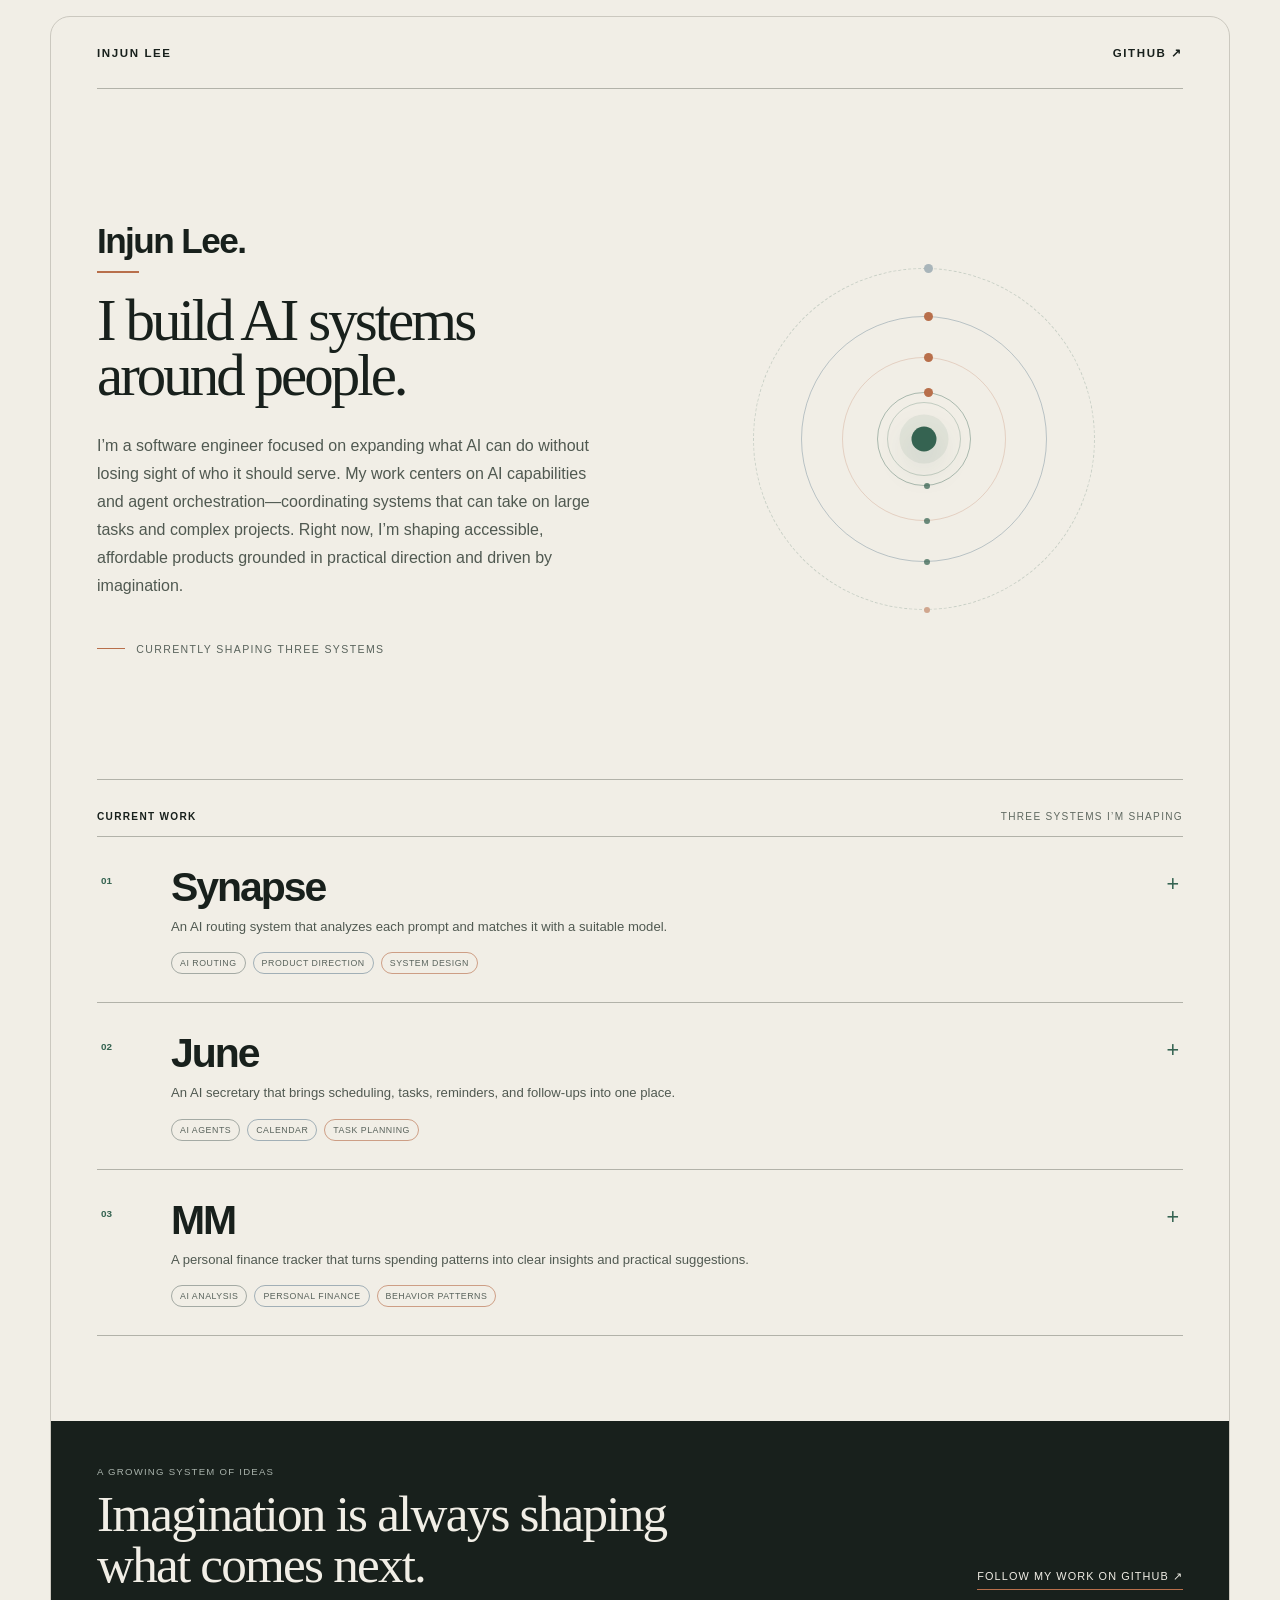
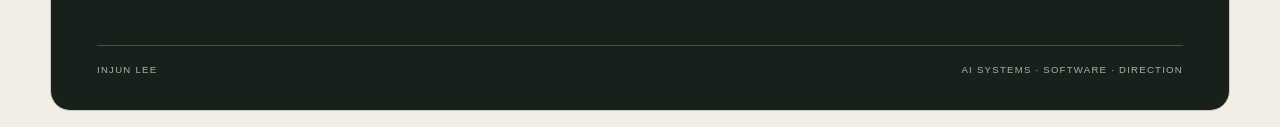
==== commit c5ccc006: "Merge remote-tracking branch 'origin/main'" ====
--- a/site/index.html
+++ b/site/index.html
@@ -12,80 +12,33 @@
   <script src="script.js" defer></script>
 </head>
 <body>
-  <a class="skip-link" href="#current-work">Skip to featured projects</a>
+  <a class="skip-link" href="#current-work">Skip to current work</a>
   <main class="site-shell">
     <nav class="site-nav" aria-label="Primary">
       <a class="identity" href="#top">Injun Lee</a>
-      <div class="site-nav-links">
-        <a href="projects/">Projects</a>
-        <a href="certificates/">Certificates</a>
-        <a href="about/">About Me</a>
-      </div>
+      <a href="https://github.com/June74" target="_blank" rel="noopener noreferrer">GitHub <span aria-hidden="true">↗</span></a>
     </nav>
 
     <header class="hero" id="top">
       <div class="hero-copy">
-        <p class="eyebrow">Hello! My name is</p>
-        <h1>Injun Lee.</h1>
-        <p>I am a developer exploring how AI agents, dependable infrastructure, and practical product design can make complicated work feel more manageable.</p>
-        <a class="hero-jump" href="#current-work">See featured projects</a>
+        <h1><span class="hero-name">Injun Lee.</span><span class="hero-thesis-line">I build AI systems</span><span class="hero-thesis-line">around people.</span></h1>
+        <p>I’m a software engineer focused on expanding what AI can do without losing sight of who it should serve. My work centers on AI capabilities and agent orchestration—coordinating systems that can take on large tasks and complex projects. Right now, I’m shaping accessible, affordable products grounded in practical direction and driven by imagination.</p>
+        <a class="hero-jump" href="#current-work">Currently shaping three systems</a>
       </div>
-      <div class="orbit-signature">
-        <svg class="orbit-stage" viewBox="0 0 420 420" role="img" aria-label="A softly illustrated Earth rotates at the center while project initials orbit around it">
-          <defs>
-            <clipPath id="earth-clip"><circle cx="210" cy="210" r="64"/></clipPath>
-          </defs>
-          <g class="project-orbits" data-orbit-layer aria-hidden="true">
-            <g class="project-orbit orbit-fallback-1" data-orbit-project="synapse" data-orbit-initial="S">
-              <circle class="orbit-ring" cx="210" cy="210" r="96"/>
-              <g class="orbit-marker" transform="translate(300 245)"><g class="orbit-marker-face">
-                <circle class="orbit-marker-disc" r="18"/><text class="orbit-marker-label" text-anchor="middle" y="6">S</text>
-              </g>
-              </g>
-            </g>
-            <g class="project-orbit orbit-fallback-2" data-orbit-project="vision" data-orbit-initial="V">
-              <circle class="orbit-ring" cx="210" cy="210" r="130"/>
-              <g class="orbit-marker" transform="translate(110 293)"><g class="orbit-marker-face">
-                <circle class="orbit-marker-disc" r="18"/><text class="orbit-marker-label" text-anchor="middle" y="6">V</text>
-              </g>
-              </g>
-            </g>
-            <g class="project-orbit orbit-fallback-3" data-orbit-project="mm" data-orbit-initial="M">
-              <circle class="orbit-ring" cx="210" cy="210" r="164"/>
-              <g class="orbit-marker" transform="translate(182 48)"><g class="orbit-marker-face">
-                <circle class="orbit-marker-disc" r="18"/><text class="orbit-marker-label" text-anchor="middle" y="6">M</text>
-              </g>
-              </g>
-            </g>
-          </g>
-          <circle class="earth-sphere" cx="210" cy="210" r="64"/>
-          <g class="earth-surface" clip-path="url(#earth-clip)" aria-hidden="true">
-            <rect x="145" y="145" width="130" height="130" class="earth-water"/>
-            <path class="earth-land earth-land-one" d="M155 176c15-14 22-20 35-19l7 14 18 3 7 18-11 10-18-5-12 14-20-7-12-16z"/>
-            <path class="earth-land earth-land-two" d="M227 151l22 9 12 17-8 17-14 3-7 19-16 14-5-18 9-15-6-14 11-12z"/>
-            <path class="earth-land earth-land-three" d="M177 236l14-8 15 8 3 15-11 14-10-7-16 1-7-12z"/>
-            <ellipse class="earth-latitude" cx="210" cy="210" rx="62" ry="27"/>
-            <ellipse class="earth-latitude earth-latitude-low" cx="210" cy="210" rx="62" ry="45"/>
-            <path class="earth-meridian" d="M210 146c-24 20-35 41-35 64s11 44 35 64M210 146c24 20 35 41 35 64s-11 44-35 64"/>
-          </g>
-          <circle class="earth-outline" cx="210" cy="210" r="64"/>
-          <path class="earth-axis" d="M173 145c23 18 51 18 74 0M173 275c23-18 51-18 74 0"/>
-        </svg>
-        <ul class="orbit-legend" id="orbit-labels" data-orbit-labels aria-label="Projects represented in the orbit">
-          <li><span class="orbit-key">S</span><span>Synapse</span></li>
-          <li><span class="orbit-key">V</span><span>Vision</span></li>
-          <li><span class="orbit-key">M</span><span>MM</span></li>
-        </ul>
+      <div class="solar-system" role="img" aria-label="An abstract central intelligence with signals orbiting at several distances">
+        <span class="orbit orbit-four"></span><span class="orbit orbit-three"></span>
+        <span class="orbit orbit-two"></span><span class="orbit orbit-one"></span>
+        <span class="core-halo"></span><span class="core"></span>
       </div>
     </header>
 
     <section class="work-section" id="current-work" aria-labelledby="work-heading">
-      <div class="section-heading"><h2 id="work-heading">Featured Projects</h2><p>Three systems I’m shaping</p></div>
+      <div class="section-heading"><h2 id="work-heading">Current work</h2><p>Three systems I’m shaping</p></div>
 
       <details class="project" data-project="synapse">
         <summary class="project-summary">
           <span class="project-number">01</span>
-          <span class="project-copy"><span class="project-name">Synapse</span><span class="project-line">An AI routing system that analyzes each prompt and matches it with a suitable model.</span><span class="topics"><span>Tool placeholder 1</span><span>Tool placeholder 2</span><span>Tool placeholder 3</span><span>Tool placeholder 4</span><span>Tool placeholder 5</span><span>Tool placeholder 6</span></span></span>
+          <span class="project-copy"><span class="project-name">Synapse</span><span class="project-line">An AI routing system that analyzes each prompt and matches it with a suitable model.</span><span class="topics"><span>AI routing</span><span>Product direction</span><span>System design</span></span></span>
           <span class="project-plus" aria-hidden="true">+</span>
         </summary>
         <div class="project-panel">
@@ -110,24 +63,19 @@
               <text x="472" y="99" class="diagram-label">ANSWER</text><text x="472" y="119" class="answer-copy">Your plan is...</text>
             </svg>
           </figure>
-          <div class="project-panel-copy">
-            <div><p class="panel-label">Tools used</p><p>Tool placeholder 1 · Tool placeholder 2 · Tool placeholder 3</p></div>
-            <div><p class="panel-label">Skills demonstrated</p><p>Routing design placeholder · evaluation placeholder · system reliability placeholder.</p></div>
-            <a class="panel-link" href="projects/synapse/">Explore full project <span aria-hidden="true">→</span></a>
-          </div>
         </div>
       </details>
 
-      <details class="project" data-project="vision">
+      <details class="project" data-project="june">
         <summary class="project-summary">
           <span class="project-number">02</span>
-          <span class="project-copy"><span class="project-name">Vision</span><span class="project-line">An AI secretary that brings scheduling, tasks, reminders, and follow-ups into one place.</span><span class="topics"><span>Tool placeholder 1</span><span>Tool placeholder 2</span><span>Tool placeholder 3</span><span>Tool placeholder 4</span><span>Tool placeholder 5</span><span>Tool placeholder 6</span></span></span>
+          <span class="project-copy"><span class="project-name">June</span><span class="project-line">An AI secretary that brings scheduling, tasks, reminders, and follow-ups into one place.</span><span class="topics"><span>AI agents</span><span>Calendar</span><span>Task planning</span></span></span>
           <span class="project-plus" aria-hidden="true">+</span>
         </summary>
         <div class="project-panel">
-          <figure class="project-visual vision-visual" aria-labelledby="vision-caption">
-            <figcaption id="vision-caption"><span>A week taking shape</span><span>Calendar and follow-through</span><span class="diagram-description">An illustrative weekly calendar pairs planned events with follow-through tasks.</span></figcaption>
-            <div class="vision-layout" aria-hidden="true">
+          <figure class="project-visual june-visual" aria-labelledby="june-caption">
+            <figcaption id="june-caption"><span>A week taking shape</span><span>Calendar and follow-through</span><span class="diagram-description">An illustrative weekly calendar pairs planned events with follow-through tasks.</span></figcaption>
+            <div class="june-layout" aria-hidden="true">
               <div class="calendar-card"><div class="mini-heading"><span>Weekly calendar</span><span>May 11–15</span></div>
                 <div class="schedule-grid"><span></span><span>MON</span><span>TUE</span><span>WED</span><span>THU</span><span>FRI</span>
                   <span class="time">9:00</span><span class="slot"><span class="calendar-event event-one">Plan week</span></span><span class="slot"></span><span class="slot"><span class="calendar-event copper event-two">Review</span></span><span class="slot"></span><span class="slot"></span>
@@ -139,18 +87,13 @@
               <div class="todo-card"><div class="mini-heading"><span>To-do</span><span>4 items</span></div><p class="task task-one">Confirm appointment</p><p class="task task-two">Prepare weekly plan</p><p class="task task-three">Send follow-up</p><p class="task task-four">Block focus time</p></div>
             </div>
           </figure>
-          <div class="project-panel-copy">
-            <div><p class="panel-label">Tools used</p><p>Tool placeholder 1 · Tool placeholder 2 · Tool placeholder 3</p></div>
-            <div><p class="panel-label">Skills demonstrated</p><p>Agent workflow placeholder · planning placeholder · follow-through placeholder.</p></div>
-            <a class="panel-link" href="projects/vision/">Explore full project <span aria-hidden="true">→</span></a>
-          </div>
         </div>
       </details>
 
       <details class="project" data-project="mm">
         <summary class="project-summary">
           <span class="project-number">03</span>
-          <span class="project-copy"><span class="project-name">MM</span><span class="project-line">A personal finance tracker that turns spending patterns into clear insights and practical suggestions.</span><span class="topics"><span>Tool placeholder 1</span><span>Tool placeholder 2</span><span>Tool placeholder 3</span><span>Tool placeholder 4</span><span>Tool placeholder 5</span><span>Tool placeholder 6</span></span></span>
+          <span class="project-copy"><span class="project-name">MM</span><span class="project-line">A personal finance tracker that turns spending patterns into clear insights and practical suggestions.</span><span class="topics"><span>AI analysis</span><span>Personal finance</span><span>Behavior patterns</span></span></span>
           <span class="project-plus" aria-hidden="true">+</span>
         </summary>
         <div class="project-panel">
@@ -164,31 +107,11 @@
               <div class="insights-card"><div class="mini-heading"><span>Suggestions</span><span>2 patterns</span></div><p class="insight-card insight-one"><strong>Dining · $86 this week</strong>Try two home-cooked meals next week.</p><p class="insight-card insight-two"><strong>Weekly balance</strong>You have $200 left from your $500 plan.</p></div>
             </div>
           </figure>
-          <div class="project-panel-copy">
-            <div><p class="panel-label">Tools used</p><p>Tool placeholder 1 · Tool placeholder 2 · Tool placeholder 3</p></div>
-            <div><p class="panel-label">Skills demonstrated</p><p>Data reflection placeholder · interface design placeholder · careful suggestions placeholder.</p></div>
-            <a class="panel-link" href="projects/mm/">Explore full project <span aria-hidden="true">→</span></a>
-          </div>
         </div>
       </details>
     </section>
 
-    <section class="home-certificates" aria-labelledby="home-certificates-heading">
-      <div class="section-heading"><h2 id="home-certificates-heading">Certificates</h2><a href="certificates/">View all study maps <span aria-hidden="true">→</span></a></div>
-      <div class="certificate-grid">
-        <article class="home-certificate-card certificate-card"><div class="certificate-image-placeholder" role="img" aria-label="Certificate image placeholder">Certificate image placeholder</div><h3>AI routing study map</h3><p>Credential title placeholder · Issuer placeholder</p><p>Short description placeholder. <strong>Retest date placeholder</strong></p><a href="certificates/ai-routing/">Open study map <span aria-hidden="true">→</span></a></article>
-        <article class="home-certificate-card certificate-card"><div class="certificate-image-placeholder" role="img" aria-label="Certificate image placeholder">Certificate image placeholder</div><h3>Data engineering study map</h3><p>Credential title placeholder · Issuer placeholder</p><p>Short description placeholder. <strong>Retest date placeholder</strong></p><a href="certificates/data-engineering/">Open study map <span aria-hidden="true">→</span></a></article>
-        <article class="home-certificate-card certificate-card"><div class="certificate-image-placeholder" role="img" aria-label="Certificate image placeholder">Certificate image placeholder</div><h3>Cloud foundations study map</h3><p>Credential title placeholder · Issuer placeholder</p><p>Short description placeholder. <strong>Retest date placeholder</strong></p><a href="certificates/cloud-foundations/">Open study map <span aria-hidden="true">→</span></a></article>
-      </div>
-    </section>
-
-    <section class="home-about-teaser" aria-labelledby="home-about-heading">
-      <p class="eyebrow">Simply a work in progress</p>
-      <h2 id="home-about-heading">A Little About Me</h2>
-      <a href="about/">Read more <span aria-hidden="true">→</span></a>
-    </section>
-
-    <footer class="site-footer"><p>Injun Lee · portfolio preview</p><a href="https://github.com/June74" target="_blank" rel="noopener noreferrer">GitHub <span aria-hidden="true">↗</span></a></footer>
+    <footer class="site-footer"><div><p>A growing system of ideas</p><h2>Imagination is always shaping what comes next.</h2></div><a href="https://github.com/June74" target="_blank" rel="noopener noreferrer">Follow my work on GitHub <span aria-hidden="true">↗</span></a><p class="footer-meta"><span>Injun Lee</span><span>AI systems · software · direction</span></p></footer>
   </main>
 </body>
 </html>
--- a/site/styles.css
+++ b/site/styles.css
@@ -1,18 +1,12 @@
 :root {
   color-scheme: light;
-  --paper: #f3efe6;
+  --paper: #f1eee6;
   --panel: #e2e6dc;
-  --paper-2: #e8e4d8;
-  --white: #fbfaf6;
-  --ink: #1e2924;
-  --muted: #66716a;
+  --ink: #18201c;
   --forest: #356351;
   --copper: #b86f4b;
   --slate: #718999;
-  --blue: #718999;
-  --sage: #dfe6dc;
   --rule: #b2b2a9;
-  --line: #c9c5ba;
   --display: Georgia, 'Times New Roman', serif;
   --sans: 'Segoe UI Variable', 'Segoe UI', Arial, sans-serif;
 }
@@ -22,7 +16,7 @@
 body { margin: 0; background: var(--paper); color: var(--ink); font-family: var(--sans); }
 a { color: inherit; }
 .skip-link { position: fixed; left: 1rem; top: 1rem; z-index: 20; transform: translateY(-180%); background: var(--ink); color: var(--paper); padding: .7rem 1rem; }
-.skip-link:focus-visible { transform: none; }
+.skip-link:focus { transform: none; }
 :focus-visible { outline: 3px solid var(--copper); outline-offset: 4px; }
 .site-shell { width: min(100% - 2rem, 1180px); margin: 1rem auto; border: 1px solid #cbc8bf; border-radius: 20px; overflow: clip; }
 .site-nav { min-height: 72px; margin: 0 46px; display: flex; align-items: center; justify-content: space-between; border-bottom: 1px solid var(--rule); font-size: .72rem; font-weight: 700; letter-spacing: .14em; text-transform: uppercase; }
@@ -37,35 +31,23 @@
 .hero-copy > p { max-width: 42rem; margin: 1.8rem 0 2.2rem; color: #505951; font-size: 1rem; line-height: 1.75; }
 .hero-jump { display: inline-flex; align-items: center; gap: .7rem; color: #59635c; font-size: .66rem; letter-spacing: .13em; text-decoration: none; text-transform: uppercase; }
 .hero-jump::before { content: ''; width: 28px; height: 1px; background: var(--copper); }
-.orbit-signature { width: min(100%, 420px); justify-self: center; }
-.orbit-stage { display: block; width: 100%; height: auto; aspect-ratio: 1; border: 1px solid #c3c5bc; border-radius: 11px; background: #f7f5ef; }
-.project-orbits { transform-box: view-box; transform-origin: 210px 210px; }
-.project-orbit { transform-box: view-box; transform-origin: 210px 210px; animation: project-orbit-spin 24s linear infinite; }
-.orbit-ring { fill: none; stroke: var(--line); stroke-width: 1.2; stroke-dasharray: 4 9; }
-.orbit-marker { transform-box: view-box; }
-.orbit-marker-face { transform-box: fill-box; transform-origin: center; animation: project-orbit-counter 24s linear infinite; }
-.orbit-marker-disc { fill: var(--white); stroke: var(--forest); stroke-width: 1.6; }
-.project-orbit:nth-child(2) .orbit-marker-disc { stroke: var(--copper); }
-.project-orbit:nth-child(3) .orbit-marker-disc { stroke: var(--blue); }
-.orbit-marker-label { fill: var(--ink); font: 700 14px var(--sans); letter-spacing: .03em; }
-.earth-sphere { fill: var(--sage); }
-.earth-surface { transform-box: fill-box; transform-origin: center; animation: earth-spin 18s linear infinite; }
-.earth-water { fill: #cbdde0; }
-.earth-land { fill: var(--forest); opacity: .86; }
-.earth-land-two { fill: var(--copper); opacity: .75; }
-.earth-land-three { fill: #6f8e88; opacity: .9; }
-.earth-latitude, .earth-meridian { fill: none; stroke: var(--white); stroke-width: 1; opacity: .66; }
-.earth-latitude-low { opacity: .38; }
-.earth-outline { fill: none; stroke: var(--ink); stroke-width: 2.2; }
-.earth-axis { fill: none; stroke: var(--forest); stroke-width: 1.2; opacity: .65; }
-.orbit-legend { display: flex; flex-wrap: wrap; justify-content: center; gap: 6px 16px; margin: 10px 0 0; padding: 0; list-style: none; color: var(--muted); font-size: .58rem; letter-spacing: .04em; }
-.orbit-legend li { display: inline-flex; align-items: center; gap: .35rem; }
-.orbit-key { display: grid; place-items: center; width: 1.35rem; height: 1.35rem; border: 1px solid var(--forest); border-radius: 50%; color: var(--forest); font-size: .58rem; font-weight: 750; }
-.orbit-legend li:nth-child(2) .orbit-key { border-color: var(--copper); color: var(--copper); }
-.orbit-legend li:nth-child(3) .orbit-key { border-color: var(--blue); color: var(--blue); }
-@keyframes earth-spin { from { transform: rotate(0deg); } to { transform: rotate(360deg); } }
-@keyframes project-orbit-spin { from { transform: rotate(0deg); } to { transform: rotate(360deg); } }
-@keyframes project-orbit-counter { from { transform: rotate(0deg); } to { transform: rotate(-360deg); } }
+.solar-system { position: relative; width: min(100%, 420px); aspect-ratio: 1; justify-self: center; }
+.orbit, .core, .core-halo { position: absolute; left: 50%; top: 50%; border-radius: 50%; transform: translate(-50%, -50%); }
+.orbit { border: 1px solid rgb(53 99 81 / 38%); }
+.orbit::before, .orbit::after { content: ''; position: absolute; left: 50%; border-radius: 50%; }
+.orbit::after { top: -5px; width: 9px; height: 9px; background: var(--copper); }
+.orbit::before { bottom: -4px; width: 6px; height: 6px; background: rgb(53 99 81 / 72%); }
+.orbit-one { width: 94px; height: 94px; animation: orbit-clockwise 7s linear infinite; }
+.orbit-two { width: 164px; height: 164px; border-color: rgb(184 111 75 / 24%); animation: orbit-counter 12s linear infinite; }
+.orbit-three { width: 246px; height: 246px; border-color: rgb(113 137 153 / 44%); animation: orbit-clockwise 19s linear infinite reverse; }
+.orbit-four { width: 342px; height: 342px; border-style: dashed; opacity: .56; animation: orbit-counter 29s linear infinite; }
+.orbit-three::after, .orbit-four::before { background: var(--copper); }
+.orbit-four::after { background: var(--slate); }
+.core { width: 25px; height: 25px; background: var(--forest); box-shadow: 0 0 0 12px rgb(53 99 81 / 8%), 0 12px 35px rgb(53 99 81 / 23%); }
+.core-halo { width: 74px; height: 74px; border: 1px solid rgb(53 99 81 / 25%); animation: halo 4s ease-in-out infinite; }
+@keyframes orbit-clockwise { to { transform: translate(-50%, -50%) rotate(360deg); } }
+@keyframes orbit-counter { from { transform: translate(-50%, -50%) rotate(38deg); } to { transform: translate(-50%, -50%) rotate(-322deg); } }
+@keyframes halo { 50% { transform: translate(-50%, -50%) scale(1.13); opacity: .72; } }
 
 .work-section { padding: 0 46px; }
 .section-heading { display: grid; grid-template-columns: 1fr 1fr; gap: 30px; padding: 31px 0 14px; border-top: 1px solid var(--rule); color: #606961; font-size: .63rem; letter-spacing: .13em; text-transform: uppercase; }
@@ -92,7 +74,7 @@
 .project-visual { margin: 0; padding-top: 22px; }
 .project-visual figcaption { display: flex; justify-content: space-between; margin-bottom: 13px; color: var(--forest); font-size: .55rem; font-weight: 750; letter-spacing: .1em; text-transform: uppercase; }
 .project-visual figcaption span:last-child { color: var(--forest); font-weight: 500; }
-.synapse-diagram, .vision-layout, .mm-layout { width: 100%; border: 1px solid #c3c5bc; border-radius: 11px; background: #f7f5ef; }
+.synapse-diagram, .june-layout, .mm-layout { width: 100%; border: 1px solid #c3c5bc; border-radius: 11px; background: #f7f5ef; }
 
 .synapse-diagram { display: block; height: 220px; }
 .synapse-diagram text { fill: var(--ink); font: 9px var(--sans); }
@@ -118,8 +100,8 @@
 @keyframes draw-route { to { stroke-dashoffset: 0; } }
 @keyframes reveal { to { opacity: 1; } }
 
-.vision-layout, .mm-layout { min-height: 242px; display: grid; gap: 14px; padding: 14px; }
-.vision-layout { grid-template-columns: 1.35fr .65fr; }
+.june-layout, .mm-layout { min-height: 242px; display: grid; gap: 14px; padding: 14px; }
+.june-layout { grid-template-columns: 1.35fr .65fr; }
 .calendar-card, .todo-card, .chart-card, .insights-card { min-width: 0; padding: 12px; border: 1px solid #c9cbc3; border-radius: 9px; background: #fcfbf7; }
 .mini-heading { display: flex; justify-content: space-between; margin-bottom: 10px; color: var(--forest); font-size: .55rem; font-weight: 750; letter-spacing: .09em; text-transform: uppercase; }
 .schedule-grid { display: grid; grid-template-columns: 34px repeat(5, minmax(0, 1fr)); grid-auto-rows: 29px; gap: 3px; }
@@ -177,7 +159,6 @@
 .footer-meta { grid-column: 1 / -1; display: flex; justify-content: space-between; margin-top: 25px !important; padding-top: 18px; border-top: 1px solid #465049; }
 
 @media (hover: hover) and (pointer: fine) {
-  .orbit-stage:hover .project-orbit, .orbit-stage:hover .orbit-marker-face, .orbit-stage:hover .earth-surface { animation-play-state: paused; }
   .site-nav a:hover, .hero-jump:hover { color: var(--forest); }
   .site-footer > a:hover { color: var(--paper); box-shadow: 0 2px 0 var(--copper); }
 }
@@ -187,10 +168,10 @@
   .site-nav { margin: 0 22px; }
   .hero { min-height: auto; padding: 52px 22px 64px; grid-template-columns: 1fr; }
   .hero h1 { font-size: clamp(2.8rem, 12vw, 4.6rem); }
-  .orbit-signature { width: min(88vw, 390px); }
+  .solar-system { width: min(88vw, 390px); }
   .project-summary { grid-template-columns: 34px 1fr auto; }
   .project-panel { padding-inline: 0; }
-  .vision-layout, .mm-layout { grid-template-columns: 1fr; }
+  .june-layout, .mm-layout { grid-template-columns: 1fr; }
   .site-footer { grid-template-columns: 1fr; padding: 42px 22px 30px; }
 }
 
@@ -204,160 +185,8 @@
 @media (prefers-reduced-motion: reduce) {
   html { scroll-behavior: auto; }
   *, *::before, *::after { animation-duration: .001ms !important; animation-iteration-count: 1 !important; animation-delay: 0s !important; transition-duration: .001ms !important; transition-delay: 0s !important; }
-  .earth-surface, .project-orbit, .orbit-marker-face { animation: none !important; }
   .route, .spending-path { stroke-dashoffset: 0 !important; }
   .calendar-event, .chart-point, .insight-card, .answer-copy { opacity: 1 !important; transform: none !important; }
   .budget-fill { width: 60% !important; }
   .project.is-animating .task::before { animation: none !important; border-color: var(--forest) !important; background: var(--forest) !important; color: #fff !important; }
 }
-
-/* Route-wide editorial layer for the static project, certificate, and about pages. */
-html, body { max-width: 100%; overflow-x: clip; }
-body { background: #F3EFE6; color: #1E2924; line-height: 1.6; }
-.page-shell, .case-study, .study-map, .about-page { background: var(--white); border-color: var(--line); }
-.page-shell .site-nav, .case-study .site-nav, .study-map .site-nav, .about-page .site-nav {
-  min-height: 76px;
-  border-bottom-color: var(--line);
-  color: #1E2924;
-}
-.page-shell .site-nav .identity, .case-study .site-nav .identity, .study-map .site-nav .identity, .about-page .site-nav .identity {
-  margin-right: auto;
-  font-family: var(--display);
-  font-size: 1.2rem;
-  letter-spacing: -.03em;
-  text-transform: none;
-}
-.page-shell .site-nav a:not(.identity), .case-study .site-nav a:not(.identity), .study-map .site-nav a:not(.identity), .about-page .site-nav a:not(.identity) { margin-left: clamp(.8rem, 2vw, 1.75rem); }
-.page-introduction, .case-study-header { max-width: 52rem; padding: clamp(3rem, 8vw, 6.5rem) 46px clamp(2.5rem, 5vw, 4.5rem); }
-.page-introduction h1, .case-study-header h1, .about-introduction h1 {
-  margin: .35rem 0 1rem;
-  color: #1E2924;
-  font: 500 clamp(2.8rem, 7vw, 5.8rem)/.95 var(--display);
-  letter-spacing: -.055em;
-}
-.page-introduction > p:last-child, .case-study-header > p:last-child { max-width: 39rem; margin: 0; color: var(--muted); font-size: 1.05rem; }
-.eyebrow, .project-index { margin: 0; color: #356351; font-size: .67rem; font-weight: 750; letter-spacing: .12em; text-transform: uppercase; }
-.page-shell > section, .case-study > section, .study-map > section, .about-page > section { margin-inline: 46px; padding-block: clamp(1.8rem, 4vw, 3rem); border-top: 1px solid var(--line); }
-.page-shell h2, .case-study h2, .study-map h2, .about-page h2 { color: #1E2924; font: 500 clamp(1.55rem, 3vw, 2.4rem)/1.05 var(--display); letter-spacing: -.035em; }
-.case-study > section > p, .study-map > section > p, .case-study > section li, .study-map > section li { max-width: 47rem; color: var(--muted); }
-.case-study > section ul, .study-map > section ul { padding-left: 1.2rem; }
-
-.project-grid, .certificate-grid { display: grid; grid-template-columns: repeat(2, minmax(0, 1fr)); gap: 1.25rem; }
-.project-card, .certificate-card {
-  min-width: 0;
-  min-height: 22rem;
-  aspect-ratio: 1 / 1;
-  padding: clamp(1.35rem, 3vw, 2rem);
-  display: flex;
-  flex-direction: column;
-  align-items: flex-start;
-  border: 1px solid var(--line);
-  border-radius: 14px;
-  background: var(--white);
-}
-.project-card:nth-child(2n), .certificate-card:nth-child(2n) { background: var(--paper-2); }
-.project-card h2, .certificate-card h2 { margin: 1.6rem 0 .65rem; }
-.project-card > p:not(.project-index), .certificate-card > p { margin: 0 0 .85rem; color: var(--muted); }
-.project-card > a, .certificate-card > a, .page-footer a {
-  margin-top: auto;
-  color: #356351;
-  font-size: .75rem;
-  font-weight: 750;
-  letter-spacing: .06em;
-  text-decoration-color: #B86F4B;
-  text-underline-offset: .25em;
-  text-transform: uppercase;
-}
-.tag-list { width: 100%; margin: .8rem 0 1.5rem; padding: 0; display: flex; flex-wrap: wrap; gap: .5rem; list-style: none; }
-.tag-list li { padding: .35rem .55rem; border: 1px solid #718999; border-radius: 999px; color: #1E2924; font-size: .65rem; line-height: 1.2; }
-.certificate-image-placeholder, .diagram-placeholder {
-  width: 100%;
-  min-height: 9rem;
-  display: grid;
-  place-items: center;
-  padding: 1rem;
-  border: 1px dashed var(--blue);
-  border-radius: 10px;
-  background: var(--sage);
-  color: #356351;
-  font-size: .74rem;
-  font-weight: 700;
-  letter-spacing: .06em;
-  text-align: center;
-  text-transform: uppercase;
-}
-.diagram-placeholder { min-height: 14rem; background: var(--paper-2); }
-.case-study-header { padding-bottom: 3rem; }
-.case-study-header > p:last-child { max-width: 42rem; }
-.study-map > section { display: grid; grid-template-columns: minmax(10rem, .45fr) minmax(0, 1fr); gap: 2rem; }
-.study-map > section h2 { margin: 0; font-size: 1.35rem; }
-.study-map > section p, .study-map > section ul { margin: 0; }
-
-.about-introduction { display: grid; grid-template-columns: minmax(0, .95fr) minmax(0, 1.05fr); gap: clamp(2rem, 7vw, 6rem); padding-top: clamp(3rem, 8vw, 6rem) !important; }
-.about-introduction > div > p { max-width: 39rem; color: var(--muted); font-size: 1.05rem; }
-.personal-compass { margin-top: 2rem; padding: 1.25rem; border: 1px solid var(--line); border-radius: 12px; background: var(--sage); }
-.personal-compass h2 { margin: 0 0 1rem; font-size: 1.35rem; }
-.personal-compass p { margin: .7rem 0 0; color: #1E2924; font-size: .9rem; }
-.destination-list { margin: 2rem 0 0; padding: 0; border-top: 1px solid var(--line); list-style: none; }
-.destination-list li { padding: .85rem 0; border-bottom: 1px solid var(--line); color: #356351; font-size: .82rem; font-weight: 700; letter-spacing: .045em; }
-.values { display: grid; grid-template-columns: repeat(3, minmax(0, 1fr)); gap: 1px; padding-block: 0 !important; background: var(--line); }
-.values article { min-width: 0; padding: 1.35rem; background: var(--white); }
-.values h2 { margin: 0 0 .75rem; font-size: 1.45rem; }
-.values p { margin: 0; color: var(--muted); }
-.workflow { background: var(--white); }
-.workflow > h2 { max-width: 30rem; margin-top: 0; }
-.workflow ol { margin: 2rem 0 0; padding: 0; counter-reset: workflow; list-style: none; }
-.workflow li { position: relative; min-height: 6.5rem; padding: 0 0 1.6rem 4.2rem; border-left: 1px solid var(--line); counter-increment: workflow; }
-.workflow li::before { content: counter(workflow, decimal-leading-zero); position: absolute; left: -1.35rem; top: 0; width: 2.7rem; padding: .35rem 0; border: 1px solid #356351; border-radius: 999px; background: #F3EFE6; color: #356351; font-size: .62rem; font-weight: 800; letter-spacing: .05em; text-align: center; }
-.workflow li:last-child { padding-bottom: 0; }
-.workflow h3 { margin: 0 0 .35rem; color: #1E2924; font-size: 1rem; }
-.workflow li p { max-width: 42rem; margin: 0; color: var(--muted); }
-.page-footer { margin: 0 46px; padding: 1.5rem 0 2rem; border-top: 1px solid var(--line); color: var(--muted); font-size: .75rem; }
-.page-footer p { margin: 0; }
-
-/* Home gateway layer: keep the landing view quiet, legible, and connected to the routes. */
-.site-nav-links { display: flex; align-items: center; gap: clamp(.8rem, 2vw, 1.75rem); }
-.site-nav-links a { text-decoration: none; font-size: .72rem; letter-spacing: .08em; text-transform: uppercase; }
-.hero-copy > .eyebrow { margin: 0 0 1.25rem; color: var(--forest); font-size: .67rem; font-weight: 750; letter-spacing: .12em; text-transform: uppercase; }
-.hero-copy > h1 { margin: 0; font: 500 clamp(3.5rem, 7vw, 6.5rem)/.92 var(--display); letter-spacing: -.06em; }
-.project-panel-copy { margin-top: 1.35rem; padding: 1rem 0 0; display: grid; grid-template-columns: repeat(2, minmax(0, 1fr)); gap: 1rem; border-top: 1px solid var(--line); color: var(--muted); font-size: .8rem; line-height: 1.5; }
-.project-panel-copy p { margin: 0; }
-.project-panel-copy .panel-label { margin-bottom: .35rem; color: var(--forest); font-size: .62rem; font-weight: 750; letter-spacing: .1em; text-transform: uppercase; }
-.panel-link { grid-column: 1 / -1; color: var(--forest); font-size: .72rem; font-weight: 750; letter-spacing: .06em; text-decoration-color: var(--copper); text-transform: uppercase; }
-.home-certificates { padding: 0 46px; }
-.home-certificates .section-heading { border-top: 1px solid var(--line); }
-.home-certificates .section-heading a { color: var(--forest); font-size: .68rem; font-weight: 750; letter-spacing: .06em; text-decoration-color: var(--copper); text-transform: uppercase; }
-.home-certificates .certificate-grid { grid-template-columns: repeat(3, minmax(0, 1fr)); }
-.home-certificate-card { min-height: 0; aspect-ratio: auto; }
-.home-certificate-card h3 { margin: 1rem 0 .6rem; color: var(--ink); font: 500 clamp(1.3rem, 2vw, 1.75rem)/1.05 var(--display); letter-spacing: -.03em; }
-.home-about-teaser { margin: 2.5rem 46px 0; padding: clamp(2.2rem, 6vw, 5rem) 0; border-top: 1px solid var(--line); border-bottom: 1px solid var(--line); }
-.home-about-teaser h2 { margin: .35rem 0 1rem; color: var(--ink); font: 500 clamp(2.5rem, 6vw, 5rem)/.95 var(--display); letter-spacing: -.055em; }
-.home-about-teaser a { color: var(--forest); font-size: .72rem; font-weight: 750; letter-spacing: .06em; text-decoration-color: var(--copper); text-transform: uppercase; }
-
-@media (hover: hover) and (pointer: fine) {
-  .project-card:hover, .certificate-card:hover { border-color: #356351; box-shadow: 5px 5px 0 var(--sage); }
-  .project-card > a:hover, .certificate-card > a:hover, .page-footer a:hover { color: #B86F4B; }
-}
-
-@media (max-width: 700px) {
-  .page-shell .site-nav, .case-study .site-nav, .study-map .site-nav, .about-page .site-nav { min-height: auto; padding-block: 1rem; flex-wrap: wrap; justify-content: flex-start; gap: .75rem 1rem; }
-  .page-shell .site-nav .identity, .case-study .site-nav .identity, .study-map .site-nav .identity, .about-page .site-nav .identity { width: 100%; }
-  .page-shell .site-nav a:not(.identity), .case-study .site-nav a:not(.identity), .study-map .site-nav a:not(.identity), .about-page .site-nav a:not(.identity) { margin-left: 0; }
-  .page-introduction, .case-study-header { padding-inline: 22px; }
-  .page-shell > section, .case-study > section, .study-map > section, .about-page > section, .page-footer { margin-inline: 22px; }
-  .project-grid, .certificate-grid { grid-template-columns: 1fr; }
-  .about-introduction { grid-template-columns: 1fr; }
-  .study-map > section { grid-template-columns: 1fr; gap: .75rem; }
-  .values { grid-template-columns: 1fr; gap: 1px; }
-  .site-nav-links { width: 100%; justify-content: space-between; gap: .5rem; }
-  .project-panel-copy { grid-template-columns: 1fr; }
-  .home-certificates { padding-inline: 22px; }
-  .home-certificates .certificate-grid { grid-template-columns: 1fr; }
-  .home-about-teaser { margin-inline: 22px; }
-}
-
-@media (max-width: 420px) {
-  .page-introduction h1, .case-study-header h1, .about-introduction h1 { font-size: clamp(2.55rem, 15vw, 3.5rem); }
-  .project-card, .certificate-card { min-height: 0; padding: 1.2rem; }
-  .workflow li { padding-left: 3.35rem; }
-}
